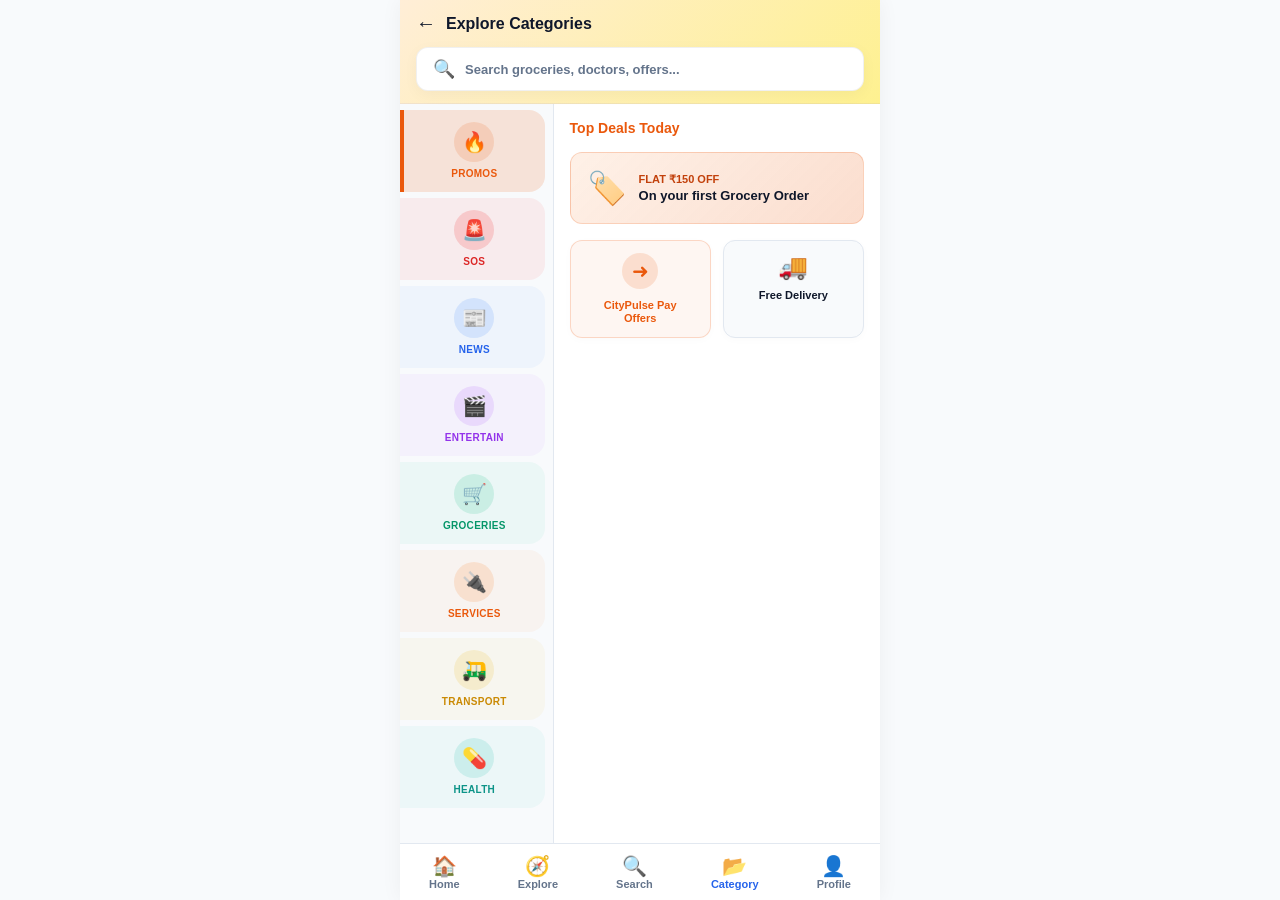
==== category.html @ a2b6f565 "Update category.html" ====
<!DOCTYPE html>
<html lang="en">
<head>
    <meta charset="UTF-8">
    <meta name="viewport" content="width=device-width, initial-scale=1.0">
    <title>CityPulse - Categories</title>
    <link rel="stylesheet" href="https://anupsharmasharma012-debug.github.io/citypulse-core/style.css">
    <style>
        /* TOPBAR FIX */
        city-topbar { display: block; }
        city-topbar > div { background: transparent !important; border-bottom: none !important; box-shadow: none !important; }

        /* 🔥 PREMIUM HEADER (GPU Blur Filter Restored) */
        .top-gradient-bg {
            position: sticky; 
            top: 0; 
            z-index: 100;
            background: linear-gradient(135deg, rgba(255, 237, 213, 0.95) 0%, rgba(254, 240, 138, 0.95) 100%);
            backdrop-filter: blur(12px);
            -webkit-backdrop-filter: blur(12px);
            border-bottom: 1px solid rgba(0, 0, 0, 0.05);
            transition: background 0.4s ease-in-out;
        }

        .search-container { padding: 0 16px 12px 16px; }
        .search-box {
            display: flex; align-items: center; background: var(--card-bg);
            border: 1px solid rgba(0,0,0,0.06); border-radius: 12px; padding: 10px 16px;
            box-shadow: 0 4px 15px rgba(0,0,0,0.04);
        }
        .search-input { flex: 1; border: none; background: transparent; outline: none; color: var(--text-main); font-size: 13px; margin-left: 10px; font-weight: 600; }
        .search-input::placeholder { color: var(--text-muted); }

        /* FIXED LAYOUT */
        .split-layout { display: flex; height: calc(100vh - 120px); position: relative; z-index: 10; overflow: hidden; background: var(--bg-color); }

        /* LEFT PANEL */
        .left-panel { 
            width: 32%; 
            height: 100%;
            background: var(--bg-color); 
            border-right: 1px solid var(--card-border); 
            overflow-y: auto; 
            -webkit-overflow-scrolling: touch; 
            padding-bottom: 150px; 
            scrollbar-width: none;
        }
        .left-panel::-webkit-scrollbar { display: none; }
        
        .side-tab { 
            padding: 12px 4px; 
            margin: 6px 8px 6px 0; 
            border-radius: 0 16px 16px 0; 
            display: flex; flex-direction: column; align-items: center; gap: 6px; 
            text-align: center; cursor: pointer; 
            border-left: 4px solid transparent; 
            transition: all 0.2s; 
            -webkit-tap-highlight-color: transparent;
        }
        .side-tab .tab-icon { 
            width: 40px; height: 40px; border-radius: 50%; 
            display: flex; justify-content: center; align-items: center; 
            font-size: 20px; transition: background 0.2s; 
        }
        .side-tab .tab-text { font-size: 10px; font-weight: 800; line-height: 1.2; text-transform: uppercase; letter-spacing: 0.3px; }

        /* THEME COLORS FOR LEFT TABS */
        .side-tab.promo-tab { background: rgba(234, 88, 12, 0.05); color: #ea580c; }
        .side-tab.promo-tab .tab-icon { background: rgba(234, 88, 12, 0.15); }
        .side-tab.promo-tab.active { background: rgba(234, 88, 12, 0.15); border-left-color: #ea580c; }

        /* 🚨 SOLID DEEP RED SOS FIX (Using !important to guarantee color) */
        .side-tab.sos-tab { background: rgba(239, 68, 68, 0.08); color: #dc2626; }
        .side-tab.sos-tab .tab-icon { background: rgba(239, 68, 68, 0.2); }
        .side-tab.sos-tab.active { background: #dc2626 !important; color: #ffffff !important; border-left-color: #991b1b !important; } 
        .side-tab.sos-tab.active .tab-icon { background: rgba(255, 255, 255, 0.3) !important; color: #ffffff !important; }

        .side-tab.news-tab { background: rgba(59, 130, 246, 0.05); color: #2563eb; }
        .side-tab.news-tab .tab-icon { background: rgba(59, 130, 246, 0.15); }
        .side-tab.news-tab.active { background: rgba(59, 130, 246, 0.15); border-left-color: #2563eb; }

        .side-tab.ent-tab { background: rgba(168, 85, 247, 0.05); color: #9333ea; }
        .side-tab.ent-tab .tab-icon { background: rgba(168, 85, 247, 0.15); }
        .side-tab.ent-tab.active { background: rgba(168, 85, 247, 0.15); border-left-color: #9333ea; }

        .side-tab.daily-tab { background: rgba(16, 185, 129, 0.05); color: #059669; }
        .side-tab.daily-tab .tab-icon { background: rgba(16, 185, 129, 0.15); }
        .side-tab.daily-tab.active { background: rgba(16, 185, 129, 0.15); border-left-color: #059669; }

        .side-tab.serv-tab { background: rgba(249, 115, 22, 0.05); color: #ea580c; }
        .side-tab.serv-tab .tab-icon { background: rgba(249, 115, 22, 0.15); }
        .side-tab.serv-tab.active { background: rgba(249, 115, 22, 0.15); border-left-color: #ea580c; }

        .side-tab.trans-tab { background: rgba(234, 179, 8, 0.05); color: #ca8a04; }
        .side-tab.trans-tab .tab-icon { background: rgba(234, 179, 8, 0.15); }
        .side-tab.trans-tab.active { background: rgba(234, 179, 8, 0.15); border-left-color: #ca8a04; }

        .side-tab.health-tab { background: rgba(20, 184, 166, 0.05); color: #0d9488; }
        .side-tab.health-tab .tab-icon { background: rgba(20, 184, 166, 0.15); }
        .side-tab.health-tab.active { background: rgba(20, 184, 166, 0.15); border-left-color: #0d9488; }

        /* RIGHT PANEL */
        .right-panel { 
            width: 68%; 
            height: 100%;
            background: var(--card-bg); 
            overflow-y: auto; 
            -webkit-overflow-scrolling: touch; 
            padding: 16px; 
            padding-bottom: 150px; 
            scrollbar-width: none;
        }
        .right-panel::-webkit-scrollbar { display: none; }

        .content-section { display: none; animation: fadeIn 0.3s ease; }
        .content-section.active { display: block; }
        @keyframes fadeIn { from { opacity: 0; transform: translateY(5px); } to { opacity: 1; transform: translateY(0); } }

        .section-header { font-size: 14px; font-weight: 800; color: var(--text-main); margin-bottom: 16px; }
        .sub-grid { display: grid; grid-template-columns: repeat(2, 1fr); gap: 12px; }
        
        .sub-card { 
            background: var(--bg-color); border: 1px solid var(--card-border); 
            border-radius: 12px; padding: 12px 8px; display: flex; flex-direction: column; 
            align-items: center; gap: 8px; text-align: center; cursor: pointer; 
            box-shadow: 0 2px 8px rgba(0,0,0,0.02);
            -webkit-tap-highlight-color: transparent;
        }
        .sub-card:active { transform: scale(0.95); }
        
        .sub-icon { font-size: 24px; }
        .sub-text { font-size: 11px; font-weight: 700; color: var(--text-main); line-height: 1.2; }
        
        .view-all-card { background: rgba(37, 99, 235, 0.05); border: 1px solid rgba(37, 99, 235, 0.2); }
        .view-all-card .sub-icon { color: var(--accent-blue); font-size: 20px; background: rgba(37, 99, 235, 0.15); width: 36px; height: 36px; border-radius: 50%; display: flex; align-items: center; justify-content: center; margin-bottom: 2px;}
        .view-all-card .sub-text { color: var(--accent-blue); }

        .promo-all-card { background: rgba(234, 88, 12, 0.05); border: 1px solid rgba(234, 88, 12, 0.2); }
        .promo-all-card .sub-icon { color: #ea580c; background: rgba(234, 88, 12, 0.15); }
        .promo-all-card .sub-text { color: #ea580c; }
        
        .sos-all-card { background: rgba(239, 68, 68, 0.05); border: 1px solid rgba(239, 68, 68, 0.2); }
        .sos-all-card .sub-icon { color: #ef4444; background: rgba(239, 68, 68, 0.15); }
        .sos-all-card .sub-text { color: #ef4444; }

        /* SAFE TOAST */
        #custom-toast {
            position: fixed; bottom: -100px; left: 50%; transform: translateX(-50%);
            background: #1f2937; color: #ffffff; padding: 12px 24px; border-radius: 30px;
            font-size: 12px; font-weight: 600; z-index: 9999; box-shadow: 0 4px 15px rgba(0,0,0,0.2);
            transition: bottom 0.3s cubic-bezier(0.68, -0.55, 0.265, 1.55); pointer-events: none; white-space: nowrap;
        }
        #custom-toast.show { bottom: 80px; }
    </style>
</head>
<body>
    <div class="max-width-container">
        
        <div class="top-gradient-bg" id="dynamic-header">
            <city-topbar title="Explore Categories"></city-topbar>
            <div class="search-container">
                <div class="search-box">
                    <span style="color: var(--text-muted); font-size: 18px;">🔍</span>
                    <input type="text" class="search-input" placeholder="Search groceries, doctors, offers...">
                </div>
            </div>
        </div>

        <main class="split-layout">
            
            <!-- LEFT PANEL (Using Data Attributes instead of onclick for bulletproof execution) -->
            <div class="left-panel">
                <div class="side-tab promo-tab active" data-target="offers"><div class="tab-icon">🔥</div><div class="tab-text">Promos</div></div>
                <div class="side-tab sos-tab" data-target="sos"><div class="tab-icon">🚨</div><div class="tab-text">SOS</div></div>
                <div class="side-tab news-tab" data-target="news"><div class="tab-icon">📰</div><div class="tab-text">News</div></div>
                <div class="side-tab ent-tab" data-target="entertainment"><div class="tab-icon">🎬</div><div class="tab-text">Entertain</div></div>
                <div class="side-tab daily-tab" data-target="daily"><div class="tab-icon">🛒</div><div class="tab-text">Groceries</div></div>
                <div class="side-tab serv-tab" data-target="services"><div class="tab-icon">🔌</div><div class="tab-text">Services</div></div>
                <div class="side-tab trans-tab" data-target="transport"><div class="tab-icon">🛺</div><div class="tab-text">Transport</div></div>
                <div class="side-tab health-tab" data-target="health"><div class="tab-icon">💊</div><div class="tab-text">Health</div></div>
            </div>

            <!-- RIGHT PANEL -->
            <div class="right-panel">
                
                <!-- 1. PROMOS -->
                <div id="content-offers" class="content-section active">
                    <div class="section-header" style="color: #ea580c;">Top Deals Today</div>
                    <div style="background: linear-gradient(135deg, rgba(249, 115, 22, 0.1) 0%, rgba(234, 88, 12, 0.2) 100%); border: 1px solid rgba(234, 88, 12, 0.2); border-radius: 12px; padding: 16px; margin-bottom: 16px; display: flex; align-items: center; gap: 12px;">
                        <span style="font-size: 32px;">🏷️</span>
                        <div>
                            <div style="font-size: 11px; font-weight: 800; color: #c2410c; text-transform: uppercase;">Flat ₹150 Off</div>
                            <div style="font-size: 13px; font-weight: 800; color: var(--text-main); margin-top: 2px;">On your first Grocery Order</div>
                        </div>
                    </div>
                    <div class="sub-grid">
                        <div class="sub-card view-all-card promo-all-card" onclick="window.location.href='https://anupsharmasharma012-debug.github.io/citypulse-profile/wallet.html'">
                            <div class="sub-icon">➜</div><div class="sub-text">CityPulse Pay<br>Offers</div>
                        </div>
                        <div class="sub-card" onclick="showSafeToast('Free Delivery Applied!')">
                            <div class="sub-icon">🚚</div><div class="sub-text">Free Delivery</div>
                        </div>
                    </div>
                </div>

                <!-- 2. SOS -->
                <div id="content-sos" class="content-section">
                    <div class="section-header" style="color: #ef4444;">Emergency (SOS)</div>
                    <div class="sub-grid">
                        <div class="sub-card view-all-card sos-all-card" onclick="window.location.href='https://anupsharmasharma012-debug.github.io/citypulse-profile/emergency-sos.html'">
                            <div class="sub-icon">➜</div><div class="sub-text">Open Main<br>SOS Hub</div>
                        </div>
                        <div class="sub-card" onclick="window.location.href='tel:100'">
                            <div class="sub-icon">🚓</div><div class="sub-text">Call Police</div>
                        </div>
                        <div class="sub-card" onclick="window.location.href='tel:102'">
                            <div class="sub-icon">🚑</div><div class="sub-text">Ambulance</div>
                        </div>
                        <div class="sub-card" onclick="window.location.href='tel:101'">
                            <div class="sub-icon">🚒</div><div class="sub-text">Fire Brigade</div>
                        </div>
                    </div>
                </div>

                <!-- 3. NEWS -->
                <div id="content-news" class="content-section">
                    <div class="section-header">News & Local</div>
                    <div class="sub-grid">
                        <div class="sub-card view-all-card" onclick="window.location.href='https://anupsharmasharma012-debug.github.io/citypulse-core/index.html'">
                            <div class="sub-icon">➜</div><div class="sub-text">Go To Home<br>News Feed</div>
                        </div>
                        <div class="sub-card" onclick="showSafeToast('Loading Bhatpara Updates...')">
                            <div class="sub-icon">📍</div><div class="sub-text">Bhatpara News</div>
                        </div>
                    </div>
                </div>

                <!-- 4. ENTERTAINMENT -->
                <div id="content-entertainment" class="content-section">
                    <div class="section-header">Entertainment</div>
                    <div class="sub-grid">
                        <div class="sub-card view-all-card" onclick="showSafeToast('Coming Soon!')">
                            <div class="sub-icon">➜</div><div class="sub-text">View All<br>Entertain</div>
                        </div>
                        <div class="sub-card" onclick="showSafeToast('Loading Movies...')">
                            <div class="sub-icon">🍿</div><div class="sub-text">Movies</div>
                        </div>
                    </div>
                </div>

                <!-- 5. DAILY NEEDS -->
                <div id="content-daily" class="content-section">
                    <div class="section-header">Daily Needs</div>
                    <div class="sub-grid">
                        <div class="sub-card view-all-card" onclick="showSafeToast('Coming Soon!')">
                            <div class="sub-icon">➜</div><div class="sub-text">View All<br>Daily Needs</div>
                        </div>
                        <div class="sub-card" onclick="showSafeToast('Loading Groceries...')">
                            <div class="sub-icon">🛍️</div><div class="sub-text">Groceries</div>
                        </div>
                        <div class="sub-card" onclick="showSafeToast('Loading Veggies...')">
                            <div class="sub-icon">🥬</div><div class="sub-text">Fresh Veg</div>
                        </div>
                    </div>
                </div>

                <!-- 6. HOME SERVICES -->
                <div id="content-services" class="content-section">
                    <div class="section-header">Home Services</div>
                    <div class="sub-grid">
                        <div class="sub-card view-all-card" onclick="showSafeToast('Coming Soon!')">
                            <div class="sub-icon">➜</div><div class="sub-text">View All<br>Services</div>
                        </div>
                        <div class="sub-card" onclick="showSafeToast('Loading Electricians...')">
                            <div class="sub-icon">🔌</div><div class="sub-text">Electricians</div>
                        </div>
                    </div>
                </div>

                <!-- 7. TRANSPORT -->
                <div id="content-transport" class="content-section">
                    <div class="section-header">Transport & Auto</div>
                    <div class="sub-grid">
                        <div class="sub-card view-all-card" onclick="showSafeToast('Coming Soon!')">
                            <div class="sub-icon">➜</div><div class="sub-text">View All<br>Transport</div>
                        </div>
                        <div class="sub-card" onclick="showSafeToast('Loading Auto...')">
                            <div class="sub-icon">🛺</div><div class="sub-text">Book Auto</div>
                        </div>
                    </div>
                </div>

                <!-- 8. HEALTH CARE -->
                <div id="content-health" class="content-section">
                    <div class="section-header">Health Care</div>
                    <div class="sub-grid">
                        <div class="sub-card view-all-card" onclick="showSafeToast('Coming Soon!')">
                            <div class="sub-icon">➜</div><div class="sub-text">View All<br>Health</div>
                        </div>
                        <div class="sub-card" onclick="window.location.href='tel:102'">
                            <div class="sub-icon">🚑</div><div class="sub-text">Call Ambulance</div>
                        </div>
                    </div>
                </div>

            </div>
        </main>

        <bottom-nav></bottom-nav>
    </div>

    <!-- IN-APP TOAST -->
    <div id="custom-toast"></div>

    <!-- CORE SCRIPTS -->
    <script src="https://anupsharmasharma012-debug.github.io/citypulse-core/config.js"></script>
    <script src="https://anupsharmasharma012-debug.github.io/citypulse-core/store.js"></script>
    <script src="https://anupsharmasharma012-debug.github.io/citypulse-core/components.js"></script>
    
    <script>
        let isDarkMode = false;
        
        // Dynamic Glass Themes with opacity 0.95 to let the blur show through
        const sectionThemes = {
            'offers': { light: 'linear-gradient(135deg, rgba(255, 237, 213, 0.95), rgba(254, 240, 138, 0.95))', dark: 'linear-gradient(135deg, rgba(253, 186, 116, 0.15), rgba(250, 204, 21, 0.15))' }, 
            'sos': { light: 'linear-gradient(135deg, rgba(239, 68, 68, 0.9), rgba(185, 28, 28, 0.9))', dark: 'linear-gradient(135deg, rgba(185, 28, 28, 0.8), rgba(127, 29, 29, 0.9))' }, 
            'news': { light: 'linear-gradient(135deg, rgba(224, 242, 254, 0.95), rgba(186, 230, 253, 0.95))', dark: 'linear-gradient(135deg, rgba(56, 189, 248, 0.15), rgba(14, 165, 233, 0.15))' }, 
            'entertainment': { light: 'linear-gradient(135deg, rgba(243, 232, 255, 0.95), rgba(233, 213, 255, 0.95))', dark: 'linear-gradient(135deg, rgba(168, 85, 247, 0.15), rgba(147, 51, 234, 0.15))' }, 
            'daily': { light: 'linear-gradient(135deg, rgba(209, 250, 229, 0.95), rgba(167, 243, 208, 0.95))', dark: 'linear-gradient(135deg, rgba(16, 185, 129, 0.15), rgba(5, 150, 105, 0.15))' }, 
            'services': { light: 'linear-gradient(135deg, rgba(255, 237, 213, 0.95), rgba(253, 186, 116, 0.95))', dark: 'linear-gradient(135deg, rgba(249, 115, 22, 0.15), rgba(234, 88, 12, 0.15))' }, 
            'transport': { light: 'linear-gradient(135deg, rgba(254, 249, 195, 0.95), rgba(253, 224, 71, 0.95))', dark: 'linear-gradient(135deg, rgba(234, 179, 8, 0.15), rgba(202, 138, 4, 0.15))' }, 
            'health': { light: 'linear-gradient(135deg, rgba(204, 251, 241, 0.95), rgba(153, 246, 228, 0.95))', dark: 'linear-gradient(135deg, rgba(20, 184, 166, 0.15), rgba(13, 148, 136, 0.15))' } 
        };

        window.addEventListener('DOMContentLoaded', () => {
            if (localStorage.getItem('cp_th
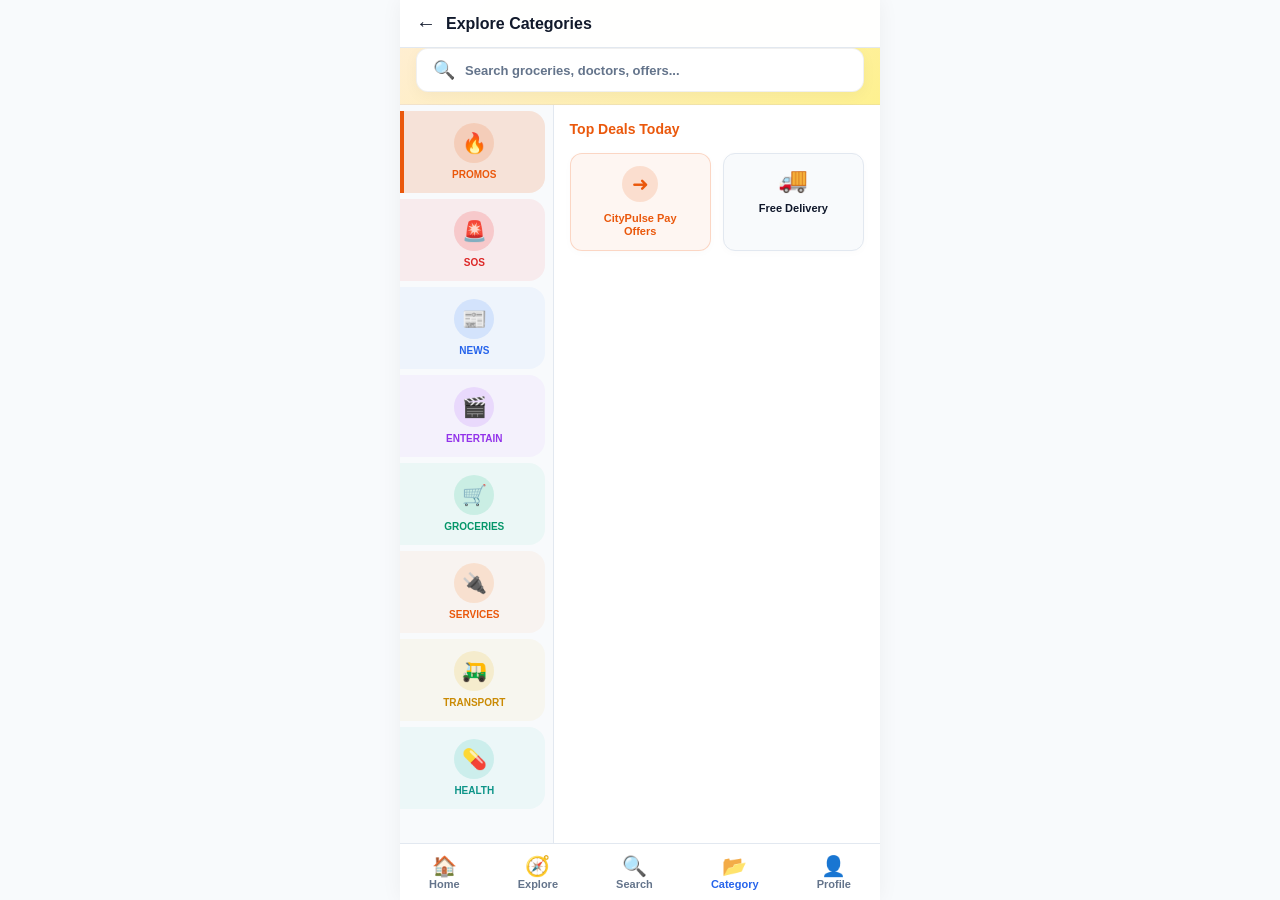
==== commit c88f4cc8: "Update category.html" ====
--- a/category.html
+++ b/category.html
@@ -6,20 +6,16 @@
     <title>CityPulse - Categories</title>
     <link rel="stylesheet" href="https://anupsharmasharma012-debug.github.io/citypulse-core/style.css">
     <style>
-        /* TOPBAR FIX */
-        city-topbar { display: block; }
-        city-topbar > div { background: transparent !important; border-bottom: none !important; box-shadow: none !important; }
-
-        /* 🔥 PREMIUM HEADER (GPU Blur Filter Restored) */
+        /* TOPBAR CSS OVERRIDE FOR TRANSPARENCY (No JS needed, hence no freeze) */
+        city-topbar { display: block; opacity: 0.99; }
+
+        /* 🔥 PREMIUM DYNAMIC HEADER (GPU Blur Restored) */
         .top-gradient-bg {
-            position: sticky; 
-            top: 0; 
-            z-index: 100;
+            position: sticky; top: 0; z-index: 100;
             background: linear-gradient(135deg, rgba(255, 237, 213, 0.95) 0%, rgba(254, 240, 138, 0.95) 100%);
-            backdrop-filter: blur(12px);
-            -webkit-backdrop-filter: blur(12px);
+            backdrop-filter: blur(12px); -webkit-backdrop-filter: blur(12px);
             border-bottom: 1px solid rgba(0, 0, 0, 0.05);
-            transition: background 0.4s ease-in-out;
+            transition: background 0.3s ease;
         }
 
         .search-container { padding: 0 16px 12px 16px; }
@@ -32,98 +28,71 @@
         .search-input::placeholder { color: var(--text-muted); }
 
         /* FIXED LAYOUT */
-        .split-layout { display: flex; height: calc(100vh - 120px); position: relative; z-index: 10; overflow: hidden; background: var(--bg-color); }
+        .split-layout { display: flex; height: calc(100vh - 120px); background: var(--bg-color); }
 
         /* LEFT PANEL */
-        .left-panel { 
-            width: 32%; 
-            height: 100%;
-            background: var(--bg-color); 
-            border-right: 1px solid var(--card-border); 
-            overflow-y: auto; 
-            -webkit-overflow-scrolling: touch; 
-            padding-bottom: 150px; 
-            scrollbar-width: none;
-        }
+        .left-panel { width: 32%; background: var(--bg-color); border-right: 1px solid var(--card-border); overflow-y: auto; padding-bottom: 150px; scrollbar-width: none; }
         .left-panel::-webkit-scrollbar { display: none; }
         
         .side-tab { 
-            padding: 12px 4px; 
-            margin: 6px 8px 6px 0; 
-            border-radius: 0 16px 16px 0; 
+            padding: 12px 4px; margin: 6px 8px 6px 0; border-radius: 0 16px 16px 0; 
             display: flex; flex-direction: column; align-items: center; gap: 6px; 
-            text-align: center; cursor: pointer; 
-            border-left: 4px solid transparent; 
-            transition: all 0.2s; 
-            -webkit-tap-highlight-color: transparent;
-        }
-        .side-tab .tab-icon { 
-            width: 40px; height: 40px; border-radius: 50%; 
-            display: flex; justify-content: center; align-items: center; 
-            font-size: 20px; transition: background 0.2s; 
-        }
-        .side-tab .tab-text { font-size: 10px; font-weight: 800; line-height: 1.2; text-transform: uppercase; letter-spacing: 0.3px; }
-
-        /* THEME COLORS FOR LEFT TABS */
+            text-align: center; cursor: pointer; border-left: 4px solid transparent; 
+        }
+        .side-tab .tab-icon { width: 40px; height: 40px; border-radius: 50%; display: flex; justify-content: center; align-items: center; font-size: 20px; transition: background 0.2s;}
+        .side-tab .tab-text { font-size: 10px; font-weight: 800; line-height: 1.2; text-transform: uppercase; }
+
+        /* THEME COLORS FOR LEFT TABS (With !important to guarantee they show) */
         .side-tab.promo-tab { background: rgba(234, 88, 12, 0.05); color: #ea580c; }
         .side-tab.promo-tab .tab-icon { background: rgba(234, 88, 12, 0.15); }
-        .side-tab.promo-tab.active { background: rgba(234, 88, 12, 0.15); border-left-color: #ea580c; }
-
-        /* 🚨 SOLID DEEP RED SOS FIX (Using !important to guarantee color) */
+        .side-tab.promo-tab.active { background: rgba(234, 88, 12, 0.15) !important; border-left-color: #ea580c !important; }
+
         .side-tab.sos-tab { background: rgba(239, 68, 68, 0.08); color: #dc2626; }
         .side-tab.sos-tab .tab-icon { background: rgba(239, 68, 68, 0.2); }
         .side-tab.sos-tab.active { background: #dc2626 !important; color: #ffffff !important; border-left-color: #991b1b !important; } 
-        .side-tab.sos-tab.active .tab-icon { background: rgba(255, 255, 255, 0.3) !important; color: #ffffff !important; }
+        .side-tab.sos-tab.active .tab-icon { background: rgba(255, 255, 255, 0.25) !important; color: #ffffff !important; }
 
         .side-tab.news-tab { background: rgba(59, 130, 246, 0.05); color: #2563eb; }
         .side-tab.news-tab .tab-icon { background: rgba(59, 130, 246, 0.15); }
-        .side-tab.news-tab.active { background: rgba(59, 130, 246, 0.15); border-left-color: #2563eb; }
+        .side-tab.news-tab.active { background: rgba(59, 130, 246, 0.15) !important; border-left-color: #2563eb !important; }
 
         .side-tab.ent-tab { background: rgba(168, 85, 247, 0.05); color: #9333ea; }
         .side-tab.ent-tab .tab-icon { background: rgba(168, 85, 247, 0.15); }
-        .side-tab.ent-tab.active { background: rgba(168, 85, 247, 0.15); border-left-color: #9333ea; }
+        .side-tab.ent-tab.active { background: rgba(168, 85, 247, 0.15) !important; border-left-color: #9333ea !important; }
 
         .side-tab.daily-tab { background: rgba(16, 185, 129, 0.05); color: #059669; }
         .side-tab.daily-tab .tab-icon { background: rgba(16, 185, 129, 0.15); }
-        .side-tab.daily-tab.active { background: rgba(16, 185, 129, 0.15); border-left-color: #059669; }
+        .side-tab.daily-tab.active { background: rgba(16, 185, 129, 0.15) !important; border-left-color: #059669 !important; }
 
         .side-tab.serv-tab { background: rgba(249, 115, 22, 0.05); color: #ea580c; }
         .side-tab.serv-tab .tab-icon { background: rgba(249, 115, 22, 0.15); }
-        .side-tab.serv-tab.active { background: rgba(249, 115, 22, 0.15); border-left-color: #ea580c; }
+        .side-tab.serv-tab.active { background: rgba(249, 115, 22, 0.15) !important; border-left-color: #ea580c !important; }
 
         .side-tab.trans-tab { background: rgba(234, 179, 8, 0.05); color: #ca8a04; }
         .side-tab.trans-tab .tab-icon { background: rgba(234, 179, 8, 0.15); }
-        .side-tab.trans-tab.active { background: rgba(234, 179, 8, 0.15); border-left-color: #ca8a04; }
+        .side-tab.trans-tab.active { background: rgba(234, 179, 8, 0.15) !important; border-left-color: #ca8a04 !important; }
 
         .side-tab.health-tab { background: rgba(20, 184, 166, 0.05); color: #0d9488; }
         .side-tab.health-tab .tab-icon { background: rgba(20, 184, 166, 0.15); }
-        .side-tab.health-tab.active { background: rgba(20, 184, 166, 0.15); border-left-color: #0d9488; }
+        .side-tab.health-tab.active { background: rgba(20, 184, 166, 0.15) !important; border-left-color: #0d9488 !important; }
 
         /* RIGHT PANEL */
-        .right-panel { 
-            width: 68%; 
-            height: 100%;
-            background: var(--card-bg); 
-            overflow-y: auto; 
-            -webkit-overflow-scrolling: touch; 
-            padding: 16px; 
-            padding-bottom: 150px; 
-            scrollbar-width: none;
-        }
+        .right-panel { width: 68%; background: var(--card-bg); overflow-y: auto; padding: 16px; padding-bottom: 150px; scrollbar-width: none;}
         .right-panel::-webkit-scrollbar { display: none; }
 
-        .content-section { display: none; animation: fadeIn 0.3s ease; }
+        .content-section { display: none; animation: fadeIn 0.2s ease; }
         .content-section.active { display: block; }
         @keyframes fadeIn { from { opacity: 0; transform: translateY(5px); } to { opacity: 1; transform: translateY(0); } }
 
         .section-header { font-size: 14px; font-weight: 800; color: var(--text-main); margin-bottom: 16px; }
         .sub-grid { display: grid; grid-template-columns: repeat(2, 1fr); gap: 12px; }
         
+        /* 🚨 HTML ANCHOR STYLING: Ensures links work perfectly without JS */
         .sub-card { 
             background: var(--bg-color); border: 1px solid var(--card-border); 
             border-radius: 12px; padding: 12px 8px; display: flex; flex-direction: column; 
             align-items: center; gap: 8px; text-align: center; cursor: pointer; 
-            box-shadow: 0 2px 8px rgba(0,0,0,0.02);
+            text-decoration: none; color: inherit; box-shadow: 0 2px 8px rgba(0,0,0,0.02);
             -webkit-tap-highlight-color: transparent;
         }
         .sub-card:active { transform: scale(0.95); }
@@ -142,20 +111,12 @@
         .sos-all-card { background: rgba(239, 68, 68, 0.05); border: 1px solid rgba(239, 68, 68, 0.2); }
         .sos-all-card .sub-icon { color: #ef4444; background: rgba(239, 68, 68, 0.15); }
         .sos-all-card .sub-text { color: #ef4444; }
-
-        /* SAFE TOAST */
-        #custom-toast {
-            position: fixed; bottom: -100px; left: 50%; transform: translateX(-50%);
-            background: #1f2937; color: #ffffff; padding: 12px 24px; border-radius: 30px;
-            font-size: 12px; font-weight: 600; z-index: 9999; box-shadow: 0 4px 15px rgba(0,0,0,0.2);
-            transition: bottom 0.3s cubic-bezier(0.68, -0.55, 0.265, 1.55); pointer-events: none; white-space: nowrap;
-        }
-        #custom-toast.show { bottom: 80px; }
     </style>
 </head>
 <body>
     <div class="max-width-container">
         
+        <!-- HEADER -->
         <div class="top-gradient-bg" id="dynamic-header">
             <city-topbar title="Explore Categories"></city-topbar>
             <div class="search-container">
@@ -168,16 +129,16 @@
 
         <main class="split-layout">
             
-            <!-- LEFT PANEL (Using Data Attributes instead of onclick for bulletproof execution) -->
+            <!-- LEFT PANEL: Using simple `onclick="switchCategory('id', this)"` (The proven working method) -->
             <div class="left-panel">
-                <div class="side-tab promo-tab active" data-target="offers"><div class="tab-icon">🔥</div><div class="tab-text">Promos</div></div>
-                <div class="side-tab sos-tab" data-target="sos"><div class="tab-icon">🚨</div><div class="tab-text">SOS</div></div>
-                <div class="side-tab news-tab" data-target="news"><div class="tab-icon">📰</div><div class="tab-text">News</div></div>
-                <div class="side-tab ent-tab" data-target="entertainment"><div class="tab-icon">🎬</div><div class="tab-text">Entertain</div></div>
-                <div class="side-tab daily-tab" data-target="daily"><div class="tab-icon">🛒</div><div class="tab-text">Groceries</div></div>
-                <div class="side-tab serv-tab" data-target="services"><div class="tab-icon">🔌</div><div class="tab-text">Services</div></div>
-                <div class="side-tab trans-tab" data-target="transport"><div class="tab-icon">🛺</div><div class="tab-text">Transport</div></div>
-                <div class="side-tab health-tab" data-target="health"><div class="tab-icon">💊</div><div class="tab-text">Health</div></div>
+                <div class="side-tab promo-tab active" onclick="switchCategory('offers', this)"><div class="tab-icon">🔥</div><div class="tab-text">Promos</div></div>
+                <div class="side-tab sos-tab" onclick="switchCategory('sos', this)"><div class="tab-icon">🚨</div><div class="tab-text">SOS</div></div>
+                <div class="side-tab news-tab" onclick="switchCategory('news', this)"><div class="tab-icon">📰</div><div class="tab-text">News</div></div>
+                <div class="side-tab ent-tab" onclick="switchCategory('entertainment', this)"><div class="tab-icon">🎬</div><div class="tab-text">Entertain</div></div>
+                <div class="side-tab daily-tab" onclick="switchCategory('daily', this)"><div class="tab-icon">🛒</div><div class="tab-text">Groceries</div></div>
+                <div class="side-tab serv-tab" onclick="switchCategory('services', this)"><div class="tab-icon">🔌</div><div class="tab-text">Services</div></div>
+                <div class="side-tab trans-tab" onclick="switchCategory('transport', this)"><div class="tab-icon">🛺</div><div class="tab-text">Transport</div></div>
+                <div class="side-tab health-tab" onclick="switchCategory('health', this)"><div class="tab-icon">💊</div><div class="tab-text">Health</div></div>
             </div>
 
             <!-- RIGHT PANEL -->
@@ -186,18 +147,12 @@
                 <!-- 1. PROMOS -->
                 <div id="content-offers" class="content-section active">
                     <div class="section-header" style="color: #ea580c;">Top Deals Today</div>
-                    <div style="background: linear-gradient(135deg, rgba(249, 115, 22, 0.1) 0%, rgba(234, 88, 12, 0.2) 100%); border: 1px solid rgba(234, 88, 12, 0.2); border-radius: 12px; padding: 16px; margin-bottom: 16px; display: flex; align-items: center; gap: 12px;">
-                        <span style="font-size: 32px;">🏷️</span>
-                        <div>
-                            <div style="font-size: 11px; font-weight: 800; color: #c2410c; text-transform: uppercase;">Flat ₹150 Off</div>
-                            <div style="font-size: 13px; font-weight: 800; color: var(--text-main); margin-top: 2px;">On your first Grocery Order</div>
-                        </div>
-                    </div>
-                    <div class="sub-grid">
-                        <div class="sub-card view-all-card promo-all-card" onclick="window.location.href='https://anupsharmasharma012-debug.github.io/citypulse-profile/wallet.html'">
+                    <div class="sub-grid">
+                        <!-- USING ACTUAL <a href="..."> FOR BULLETPROOF NAVIGATION -->
+                        <a href="https://anupsharmasharma012-debug.github.io/citypulse-profile/wallet.html" class="sub-card view-all-card promo-all-card">
                             <div class="sub-icon">➜</div><div class="sub-text">CityPulse Pay<br>Offers</div>
-                        </div>
-                        <div class="sub-card" onclick="showSafeToast('Free Delivery Applied!')">
+                        </a>
+                        <div class="sub-card">
                             <div class="sub-icon">🚚</div><div class="sub-text">Free Delivery</div>
                         </div>
                     </div>
@@ -207,18 +162,18 @@
                 <div id="content-sos" class="content-section">
                     <div class="section-header" style="color: #ef4444;">Emergency (SOS)</div>
                     <div class="sub-grid">
-                        <div class="sub-card view-all-card sos-all-card" onclick="window.location.href='https://anupsharmasharma012-debug.github.io/citypulse-profile/emergency-sos.html'">
+                        <a href="https://anupsharmasharma012-debug.github.io/citypulse-profile/emergency-sos.html" class="sub-card view-all-card sos-all-card">
                             <div class="sub-icon">➜</div><div class="sub-text">Open Main<br>SOS Hub</div>
-                        </div>
-                        <div class="sub-card" onclick="window.location.href='tel:100'">
+                        </a>
+                        <a href="tel:100" class="sub-card">
                             <div class="sub-icon">🚓</div><div class="sub-text">Call Police</div>
-                        </div>
-                        <div class="sub-card" onclick="window.location.href='tel:102'">
+                        </a>
+                        <a href="tel:102" class="sub-card">
                             <div class="sub-icon">🚑</div><div class="sub-text">Ambulance</div>
-                        </div>
-                        <div class="sub-card" onclick="window.location.href='tel:101'">
+                        </a>
+                        <a href="tel:101" class="sub-card">
                             <div class="sub-icon">🚒</div><div class="sub-text">Fire Brigade</div>
-                        </div>
+                        </a>
                     </div>
                 </div>
 
@@ -226,10 +181,10 @@
                 <div id="content-news" class="content-section">
                     <div class="section-header">News & Local</div>
                     <div class="sub-grid">
-                        <div class="sub-card view-all-card" onclick="window.location.href='https://anupsharmasharma012-debug.github.io/citypulse-core/index.html'">
+                        <a href="https://anupsharmasharma012-debug.github.io/citypulse-core/index.html" class="sub-card view-all-card">
                             <div class="sub-icon">➜</div><div class="sub-text">Go To Home<br>News Feed</div>
-                        </div>
-                        <div class="sub-card" onclick="showSafeToast('Loading Bhatpara Updates...')">
+                        </a>
+                        <div class="sub-card">
                             <div class="sub-icon">📍</div><div class="sub-text">Bhatpara News</div>
                         </div>
                     </div>
@@ -239,12 +194,8 @@
                 <div id="content-entertainment" class="content-section">
                     <div class="section-header">Entertainment</div>
                     <div class="sub-grid">
-                        <div class="sub-card view-all-card" onclick="showSafeToast('Coming Soon!')">
-                            <div class="sub-icon">➜</div><div class="sub-text">View All<br>Entertain</div>
-                        </div>
-                        <div class="sub-card" onclick="showSafeToast('Loading Movies...')">
-                            <div class="sub-icon">🍿</div><div class="sub-text">Movies</div>
-                        </div>
+                        <div class="sub-card view-all-card"><div class="sub-icon">➜</div><div class="sub-text">View All</div></div>
+                        <div class="sub-card"><div class="sub-icon">🍿</div><div class="sub-text">Movies</div></div>
                     </div>
                 </div>
 
@@ -252,15 +203,9 @@
                 <div id="content-daily" class="content-section">
                     <div class="section-header">Daily Needs</div>
                     <div class="sub-grid">
-                        <div class="sub-card view-all-card" onclick="showSafeToast('Coming Soon!')">
-                            <div class="sub-icon">➜</div><div class="sub-text">View All<br>Daily Needs</div>
-                        </div>
-                        <div class="sub-card" onclick="showSafeToast('Loading Groceries...')">
-                            <div class="sub-icon">🛍️</div><div class="sub-text">Groceries</div>
-                        </div>
-                        <div class="sub-card" onclick="showSafeToast('Loading Veggies...')">
-                            <div class="sub-icon">🥬</div><div class="sub-text">Fresh Veg</div>
-                        </div>
+                        <div class="sub-card view-all-card"><div class="sub-icon">➜</div><div class="sub-text">View All</div></div>
+                        <div class="sub-card"><div class="sub-icon">🛍️</div><div class="sub-text">Groceries</div></div>
+                        <div class="sub-card"><div class="sub-icon">🥬</div><div class="sub-text">Fresh Veg</div></div>
                     </div>
                 </div>
 
@@ -268,12 +213,8 @@
                 <div id="content-services" class="content-section">
                     <div class="section-header">Home Services</div>
                     <div class="sub-grid">
-                        <div class="sub-card view-all-card" onclick="showSafeToast('Coming Soon!')">
-                            <div class="sub-icon">➜</div><div class="sub-text">View All<br>Services</div>
-                        </div>
-                        <div class="sub-card" onclick="showSafeToast('Loading Electricians...')">
-                            <div class="sub-icon">🔌</div><div class="sub-text">Electricians</div>
-                        </div>
+                        <div class="sub-card view-all-card"><div class="sub-icon">➜</div><div class="sub-text">View All</div></div>
+                        <div class="sub-card"><div class="sub-icon">🔌</div><div class="sub-text">Electricians</div></div>
                     </div>
                 </div>
 
@@ -281,12 +222,8 @@
                 <div id="content-transport" class="content-section">
                     <div class="section-header">Transport & Auto</div>
                     <div class="sub-grid">
-                        <div class="sub-card view-all-card" onclick="showSafeToast('Coming Soon!')">
-                            <div class="sub-icon">➜</div><div class="sub-text">View All<br>Transport</div>
-                        </div>
-                        <div class="sub-card" onclick="showSafeToast('Loading Auto...')">
-                            <div class="sub-icon">🛺</div><div class="sub-text">Book Auto</div>
-                        </div>
+                        <div class="sub-card view-all-card"><div class="sub-icon">➜</div><div class="sub-text">View All</div></div>
+                        <div class="sub-card"><div class="sub-icon">🛺</div><div class="sub-text">Book Auto</div></div>
                     </div>
                 </div>
 
@@ -294,12 +231,10 @@
                 <div id="content-health" class="content-section">
                     <div class="section-header">Health Care</div>
                     <div class="sub-grid">
-                        <div class="sub-card view-all-card" onclick="showSafeToast('Coming Soon!')">
-                            <div class="sub-icon">➜</div><div class="sub-text">View All<br>Health</div>
-                        </div>
-                        <div class="sub-card" onclick="window.location.href='tel:102'">
+                        <div class="sub-card view-all-card"><div class="sub-icon">➜</div><div class="sub-text">View All</div></div>
+                        <a href="tel:102" class="sub-card">
                             <div class="sub-icon">🚑</div><div class="sub-text">Call Ambulance</div>
-                        </div>
+                        </a>
                     </div>
                 </div>
 
@@ -308,9 +243,6 @@
 
         <bottom-nav></bottom-nav>
     </div>
-
-    <!-- IN-APP TOAST -->
-    <div id="custom-toast"></div>
 
     <!-- CORE SCRIPTS -->
     <script src="https://anupsharmasharma012-debug.github.io/citypulse-core/config.js"></script>
@@ -318,19 +250,44 @@
     <script src="https://anupsharmasharma012-debug.github.io/citypulse-core/components.js"></script>
     
     <script>
-        let isDarkMode = false;
-        
-        // Dynamic Glass Themes with opacity 0.95 to let the blur show through
-        const sectionThemes = {
-            'offers': { light: 'linear-gradient(135deg, rgba(255, 237, 213, 0.95), rgba(254, 240, 138, 0.95))', dark: 'linear-gradient(135deg, rgba(253, 186, 116, 0.15), rgba(250, 204, 21, 0.15))' }, 
-            'sos': { light: 'linear-gradient(135deg, rgba(239, 68, 68, 0.9), rgba(185, 28, 28, 0.9))', dark: 'linear-gradient(135deg, rgba(185, 28, 28, 0.8), rgba(127, 29, 29, 0.9))' }, 
-            'news': { light: 'linear-gradient(135deg, rgba(224, 242, 254, 0.95), rgba(186, 230, 253, 0.95))', dark: 'linear-gradient(135deg, rgba(56, 189, 248, 0.15), rgba(14, 165, 233, 0.15))' }, 
-            'entertainment': { light: 'linear-gradient(135deg, rgba(243, 232, 255, 0.95), rgba(233, 213, 255, 0.95))', dark: 'linear-gradient(135deg, rgba(168, 85, 247, 0.15), rgba(147, 51, 234, 0.15))' }, 
-            'daily': { light: 'linear-gradient(135deg, rgba(209, 250, 229, 0.95), rgba(167, 243, 208, 0.95))', dark: 'linear-gradient(135deg, rgba(16, 185, 129, 0.15), rgba(5, 150, 105, 0.15))' }, 
-            'services': { light: 'linear-gradient(135deg, rgba(255, 237, 213, 0.95), rgba(253, 186, 116, 0.95))', dark: 'linear-gradient(135deg, rgba(249, 115, 22, 0.15), rgba(234, 88, 12, 0.15))' }, 
-            'transport': { light: 'linear-gradient(135deg, rgba(254, 249, 195, 0.95), rgba(253, 224, 71, 0.95))', dark: 'linear-gradient(135deg, rgba(234, 179, 8, 0.15), rgba(202, 138, 4, 0.15))' }, 
-            'health': { light: 'linear-gradient(135deg, rgba(204, 251, 241, 0.95), rgba(153, 246, 228, 0.95))', dark: 'linear-gradient(135deg, rgba(20, 184, 166, 0.15), rgba(13, 148, 136, 0.15))' } 
-        };
-
-        window.addEventListener('DOMContentLoaded', () => {
-            if (localStorage.getItem('cp_th
+        // BACK TO BASICS: Unbreakable Vanilla JS (This matches the version that worked flawlessly for you)
+        function switchCategory(categoryId, clickedElement) {
+            
+            // 1. Un-highlight all left tabs, highlight the clicked one
+            var allTabs = document.querySelectorAll('.side-tab');
+            for(var i = 0; i < allTabs.length; i++) {
+                allTabs[i].classList.remove('active');
+            }
+            clickedElement.classList.add('active');
+
+            // 2. Hide all right contents, show the targeted one
+            var allContents = document.querySelectorAll('.content-section');
+            for(var j = 0; j < allContents.length; j++) {
+                allContents[j].classList.remove('active');
+            }
+            var targetContent = document.getElementById('content-' + categoryId);
+            if(targetContent) {
+                targetContent.classList.add('active');
+            }
+
+            // 3. Fail-safe Header Color Change (Won't freeze if it fails)
+            try {
+                var header = document.getElementById('dynamic-header');
+                if(header) {
+                    if(categoryId === 'offers') header.style.background = 'linear-gradient(135deg, rgba(255, 237, 213, 0.95) 0%, rgba(254, 240, 138, 0.95) 100%)';
+                    else if(categoryId === 'sos') header.style.background = 'linear-gradient(135deg, rgba(254, 226, 226, 0.95) 0%, rgba(254, 202, 202, 0.95) 100%)';
+                    else if(categoryId === 'news') header.style.background = 'linear-gradient(135deg, rgba(224, 242, 254, 0.95) 0%, rgba(186, 230, 253, 0.95) 100%)';
+                    else if(categoryId === 'entertainment') header.style.background = 'linear-gradient(135deg, rgba(243, 232, 255, 0.95) 0%, rgba(233, 213, 255, 0.95) 100%)';
+                    else if(categoryId === 'daily') header.style.background = 'linear-gradient(135deg, rgba(209, 250, 229, 0.95) 0%, rgba(167, 243, 208, 0.95) 100%)';
+                    else if(categoryId === 'services') header.style.background = 'linear-gradient(135deg, rgba(255, 237, 213, 0.95) 0%, rgba(253, 186, 116, 0.95) 100%)';
+                    else if(categoryId === 'transport') header.style.background = 'linear-gradient(135deg, rgba(254, 249, 195, 0.95) 0%, rgba(253, 224, 71, 0.95) 100%)';
+                    else if(categoryId === 'health') header.style.background = 'linear-gradient(135deg, rgba(204, 251, 241, 0.95) 0%, rgba(153, 246, 228, 0.95) 100%)';
+                }
+            } catch(e) {
+                // Ignore errors to ensure Syncing NEVER stops
+            }
+        }
+    </script>
+</body>
+</html>
+
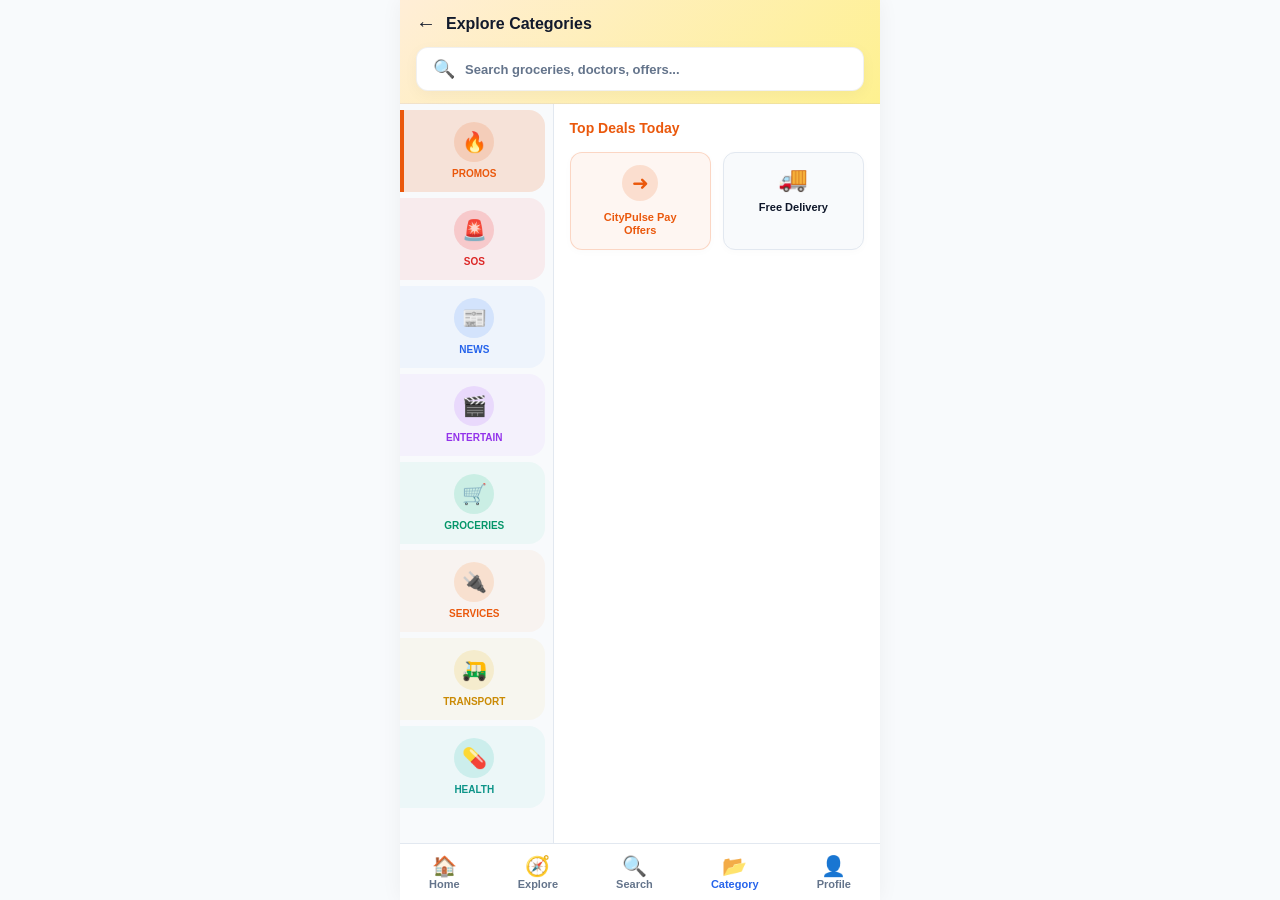
==== commit 817223dc: "Update category.html" ====
--- a/category.html
+++ b/category.html
@@ -6,16 +6,17 @@
     <title>CityPulse - Categories</title>
     <link rel="stylesheet" href="https://anupsharmasharma012-debug.github.io/citypulse-core/style.css">
     <style>
-        /* TOPBAR CSS OVERRIDE FOR TRANSPARENCY (No JS needed, hence no freeze) */
+        /* TOPBAR TRANSPARENCY FIX */
         city-topbar { display: block; opacity: 0.99; }
-
-        /* 🔥 PREMIUM DYNAMIC HEADER (GPU Blur Restored) */
+        city-topbar > div { background: transparent !important; border-bottom: none !important; box-shadow: none !important; }
+
+        /* 🔥 DYNAMIC HEADER (Changes color via JS) */
         .top-gradient-bg {
             position: sticky; top: 0; z-index: 100;
             background: linear-gradient(135deg, rgba(255, 237, 213, 0.95) 0%, rgba(254, 240, 138, 0.95) 100%);
             backdrop-filter: blur(12px); -webkit-backdrop-filter: blur(12px);
             border-bottom: 1px solid rgba(0, 0, 0, 0.05);
-            transition: background 0.3s ease;
+            transition: background 0.4s ease;
         }
 
         .search-container { padding: 0 16px 12px 16px; }
@@ -42,7 +43,7 @@
         .side-tab .tab-icon { width: 40px; height: 40px; border-radius: 50%; display: flex; justify-content: center; align-items: center; font-size: 20px; transition: background 0.2s;}
         .side-tab .tab-text { font-size: 10px; font-weight: 800; line-height: 1.2; text-transform: uppercase; }
 
-        /* THEME COLORS FOR LEFT TABS (With !important to guarantee they show) */
+        /* THEME COLORS FOR LEFT TABS */
         .side-tab.promo-tab { background: rgba(234, 88, 12, 0.05); color: #ea580c; }
         .side-tab.promo-tab .tab-icon { background: rgba(234, 88, 12, 0.15); }
         .side-tab.promo-tab.active { background: rgba(234, 88, 12, 0.15) !important; border-left-color: #ea580c !important; }
@@ -87,7 +88,7 @@
         .section-header { font-size: 14px; font-weight: 800; color: var(--text-main); margin-bottom: 16px; }
         .sub-grid { display: grid; grid-template-columns: repeat(2, 1fr); gap: 12px; }
         
-        /* 🚨 HTML ANCHOR STYLING: Ensures links work perfectly without JS */
+        /* 🚨 HTML ANCHOR STYLING: Ensures links work perfectly for all future repos */
         .sub-card { 
             background: var(--bg-color); border: 1px solid var(--card-border); 
             border-radius: 12px; padding: 12px 8px; display: flex; flex-direction: column; 
@@ -129,7 +130,7 @@
 
         <main class="split-layout">
             
-            <!-- LEFT PANEL: Using simple `onclick="switchCategory('id', this)"` (The proven working method) -->
+            <!-- LEFT PANEL: Tapping calls the JS function to change Panel & Topbar Color -->
             <div class="left-panel">
                 <div class="side-tab promo-tab active" onclick="switchCategory('offers', this)"><div class="tab-icon">🔥</div><div class="tab-text">Promos</div></div>
                 <div class="side-tab sos-tab" onclick="switchCategory('sos', this)"><div class="tab-icon">🚨</div><div class="tab-text">SOS</div></div>
@@ -141,20 +142,20 @@
                 <div class="side-tab health-tab" onclick="switchCategory('health', this)"><div class="tab-icon">💊</div><div class="tab-text">Health</div></div>
             </div>
 
-            <!-- RIGHT PANEL -->
+            <!-- RIGHT PANEL: Sub Sections -->
             <div class="right-panel">
                 
                 <!-- 1. PROMOS -->
                 <div id="content-offers" class="content-section active">
                     <div class="section-header" style="color: #ea580c;">Top Deals Today</div>
                     <div class="sub-grid">
-                        <!-- USING ACTUAL <a href="..."> FOR BULLETPROOF NAVIGATION -->
+                        <!-- URL LINK FOR FUTURE SYNC: Use href="" -->
                         <a href="https://anupsharmasharma012-debug.github.io/citypulse-profile/wallet.html" class="sub-card view-all-card promo-all-card">
                             <div class="sub-icon">➜</div><div class="sub-text">CityPulse Pay<br>Offers</div>
                         </a>
-                        <div class="sub-card">
+                        <a href="#" class="sub-card">
                             <div class="sub-icon">🚚</div><div class="sub-text">Free Delivery</div>
-                        </div>
+                        </a>
                     </div>
                 </div>
 
@@ -162,6 +163,7 @@
                 <div id="content-sos" class="content-section">
                     <div class="section-header" style="color: #ef4444;">Emergency (SOS)</div>
                     <div class="sub-grid">
+                        <!-- URL LINK FOR SOS HUB -->
                         <a href="https://anupsharmasharma012-debug.github.io/citypulse-profile/emergency-sos.html" class="sub-card view-all-card sos-all-card">
                             <div class="sub-icon">➜</div><div class="sub-text">Open Main<br>SOS Hub</div>
                         </a>
@@ -181,12 +183,13 @@
                 <div id="content-news" class="content-section">
                     <div class="section-header">News & Local</div>
                     <div class="sub-grid">
+                        <!-- URL LINK FOR HOME REPO -->
                         <a href="https://anupsharmasharma012-debug.github.io/citypulse-core/index.html" class="sub-card view-all-card">
                             <div class="sub-icon">➜</div><div class="sub-text">Go To Home<br>News Feed</div>
                         </a>
-                        <div class="sub-card">
+                        <a href="#" class="sub-card">
                             <div class="sub-icon">📍</div><div class="sub-text">Bhatpara News</div>
-                        </div>
+                        </a>
                     </div>
                 </div>
 
@@ -194,8 +197,12 @@
                 <div id="content-entertainment" class="content-section">
                     <div class="section-header">Entertainment</div>
                     <div class="sub-grid">
-                        <div class="sub-card view-all-card"><div class="sub-icon">➜</div><div class="sub-text">View All</div></div>
-                        <div class="sub-card"><div class="sub-icon">🍿</div><div class="sub-text">Movies</div></div>
+                        <a href="#" class="sub-card view-all-card">
+                            <div class="sub-icon">➜</div><div class="sub-text">View All</div>
+                        </a>
+                        <a href="#" class="sub-card">
+                            <div class="sub-icon">🍿</div><div class="sub-text">Movies</div>
+                        </a>
                     </div>
                 </div>
 
@@ -203,9 +210,15 @@
                 <div id="content-daily" class="content-section">
                     <div class="section-header">Daily Needs</div>
                     <div class="sub-grid">
-                        <div class="sub-card view-all-card"><div class="sub-icon">➜</div><div class="sub-text">View All</div></div>
-                        <div class="sub-card"><div class="sub-icon">🛍️</div><div class="sub-text">Groceries</div></div>
-                        <div class="sub-card"><div class="sub-icon">🥬</div><div class="sub-text">Fresh Veg</div></div>
+                        <a href="#" class="sub-card view-all-card">
+                            <div class="sub-icon">➜</div><div class="sub-text">View All</div>
+                        </a>
+                        <a href="#" class="sub-card">
+                            <div class="sub-icon">🛍️</div><div class="sub-text">Groceries</div>
+                        </a>
+                        <a href="#" class="sub-card">
+                            <div class="sub-icon">🥬</div><div class="sub-text">Fresh Veg</div>
+                        </a>
                     </div>
                 </div>
 
@@ -213,8 +226,12 @@
                 <div id="content-services" class="content-section">
                     <div class="section-header">Home Services</div>
                     <div class="sub-grid">
-                        <div class="sub-card view-all-card"><div class="sub-icon">➜</div><div class="sub-text">View All</div></div>
-                        <div class="sub-card"><div class="sub-icon">🔌</div><div class="sub-text">Electricians</div></div>
+                        <a href="#" class="sub-card view-all-card">
+                            <div class="sub-icon">➜</div><div class="sub-text">View All</div>
+                        </a>
+                        <a href="#" class="sub-card">
+                            <div class="sub-icon">🔌</div><div class="sub-text">Electricians</div>
+                        </a>
                     </div>
                 </div>
 
@@ -222,8 +239,12 @@
                 <div id="content-transport" class="content-section">
                     <div class="section-header">Transport & Auto</div>
                     <div class="sub-grid">
-                        <div class="sub-card view-all-card"><div class="sub-icon">➜</div><div class="sub-text">View All</div></div>
-                        <div class="sub-card"><div class="sub-icon">🛺</div><div class="sub-text">Book Auto</div></div>
+                        <a href="#" class="sub-card view-all-card">
+                            <div class="sub-icon">➜</div><div class="sub-text">View All</div>
+                        </a>
+                        <a href="#" class="sub-card">
+                            <div class="sub-icon">🛺</div><div class="sub-text">Book Auto</div>
+                        </a>
                     </div>
                 </div>
 
@@ -231,7 +252,9 @@
                 <div id="content-health" class="content-section">
                     <div class="section-header">Health Care</div>
                     <div class="sub-grid">
-                        <div class="sub-card view-all-card"><div class="sub-icon">➜</div><div class="sub-text">View All</div></div>
+                        <a href="#" class="sub-card view-all-card">
+                            <div class="sub-icon">➜</div><div class="sub-text">View All</div>
+                        </a>
                         <a href="tel:102" class="sub-card">
                             <div class="sub-icon">🚑</div><div class="sub-text">Call Ambulance</div>
                         </a>
@@ -244,50 +267,57 @@
         <bottom-nav></bottom-nav>
     </div>
 
-    <!-- CORE SCRIPTS -->
     <script src="https://anupsharmasharma012-debug.github.io/citypulse-core/config.js"></script>
     <script src="https://anupsharmasharma012-debug.github.io/citypulse-core/store.js"></script>
     <script src="https://anupsharmasharma012-debug.github.io/citypulse-core/components.js"></script>
     
     <script>
-        // BACK TO BASICS: Unbreakable Vanilla JS (This matches the version that worked flawlessly for you)
+        // 🎨 TOP BAR COLOR DICTIONARY: Set your preferred colors here
+        const topBarColors = {
+            'offers': 'linear-gradient(135deg, rgba(255, 237, 213, 0.95), rgba(254, 240, 138, 0.95))', // Peach
+            'sos': 'linear-gradient(135deg, rgba(254, 226, 226, 0.95), rgba(254, 202, 202, 0.95))', // Light Red
+            'news': 'linear-gradient(135deg, rgba(224, 242, 254, 0.95), rgba(186, 230, 253, 0.95))', // Blue
+            'entertainment': 'linear-gradient(135deg, rgba(243, 232, 255, 0.95), rgba(233, 213, 255, 0.95))', // Purple
+            'daily': 'linear-gradient(135deg, rgba(209, 250, 229, 0.95), rgba(167, 243, 208, 0.95))', // Green
+            'services': 'linear-gradient(135deg, rgba(255, 237, 213, 0.95), rgba(253, 186, 116, 0.95))', // Orange
+            'transport': 'linear-gradient(135deg, rgba(254, 249, 195, 0.95), rgba(253, 224, 71, 0.95))', // Yellow
+            'health': 'linear-gradient(135deg, rgba(204, 251, 241, 0.95), rgba(153, 246, 228, 0.95))' // Teal
+        };
+
+        // This runs once when page loads to set the default start color (Promos)
+        window.addEventListener('DOMContentLoaded', () => {
+            document.getElementById('dynamic-header').style.background = topBarColors['offers'];
+        });
+
+        // The Unbreakable Function: Changes Active Tab, Right Content, AND Top Bar Color
         function switchCategory(categoryId, clickedElement) {
-            
-            // 1. Un-highlight all left tabs, highlight the clicked one
-            var allTabs = document.querySelectorAll('.side-tab');
-            for(var i = 0; i < allTabs.length; i++) {
-                allTabs[i].classList.remove('active');
-            }
-            clickedElement.classList.add('active');
-
-            // 2. Hide all right contents, show the targeted one
-            var allContents = document.querySelectorAll('.content-section');
-            for(var j = 0; j < allContents.length; j++) {
-                allContents[j].classList.remove('active');
-            }
-            var targetContent = document.getElementById('content-' + categoryId);
-            if(targetContent) {
-                targetContent.classList.add('active');
-            }
-
-            // 3. Fail-safe Header Color Change (Won't freeze if it fails)
             try {
+                // 1. Un-highlight all left tabs, highlight the clicked one
+                var allTabs = document.querySelectorAll('.side-tab');
+                for(var i = 0; i < allTabs.length; i++) {
+                    allTabs[i].classList.remove('active');
+                }
+                clickedElement.classList.add('active');
+
+                // 2. Hide all right contents, show the targeted one
+                var allContents = document.querySelectorAll('.content-section');
+                for(var j = 0; j < allContents.length; j++) {
+                    allContents[j].classList.remove('active');
+                }
+                var targetContent = document.getElementById('content-' + categoryId);
+                if(targetContent) {
+                    targetContent.classList.add('active');
+                }
+
+                // 3. Auto-change the Top Bar Color
                 var header = document.getElementById('dynamic-header');
-                if(header) {
-                    if(categoryId === 'offers') header.style.background = 'linear-gradient(135deg, rgba(255, 237, 213, 0.95) 0%, rgba(254, 240, 138, 0.95) 100%)';
-                    else if(categoryId === 'sos') header.style.background = 'linear-gradient(135deg, rgba(254, 226, 226, 0.95) 0%, rgba(254, 202, 202, 0.95) 100%)';
-                    else if(categoryId === 'news') header.style.background = 'linear-gradient(135deg, rgba(224, 242, 254, 0.95) 0%, rgba(186, 230, 253, 0.95) 100%)';
-                    else if(categoryId === 'entertainment') header.style.background = 'linear-gradient(135deg, rgba(243, 232, 255, 0.95) 0%, rgba(233, 213, 255, 0.95) 100%)';
-                    else if(categoryId === 'daily') header.style.background = 'linear-gradient(135deg, rgba(209, 250, 229, 0.95) 0%, rgba(167, 243, 208, 0.95) 100%)';
-                    else if(categoryId === 'services') header.style.background = 'linear-gradient(135deg, rgba(255, 237, 213, 0.95) 0%, rgba(253, 186, 116, 0.95) 100%)';
-                    else if(categoryId === 'transport') header.style.background = 'linear-gradient(135deg, rgba(254, 249, 195, 0.95) 0%, rgba(253, 224, 71, 0.95) 100%)';
-                    else if(categoryId === 'health') header.style.background = 'linear-gradient(135deg, rgba(204, 251, 241, 0.95) 0%, rgba(153, 246, 228, 0.95) 100%)';
+                if(header && topBarColors[categoryId]) {
+                    header.style.background = topBarColors[categoryId];
                 }
             } catch(e) {
-                // Ignore errors to ensure Syncing NEVER stops
+                // Ignored to ensure script never crashes
             }
         }
     </script>
 </body>
 </html>
-
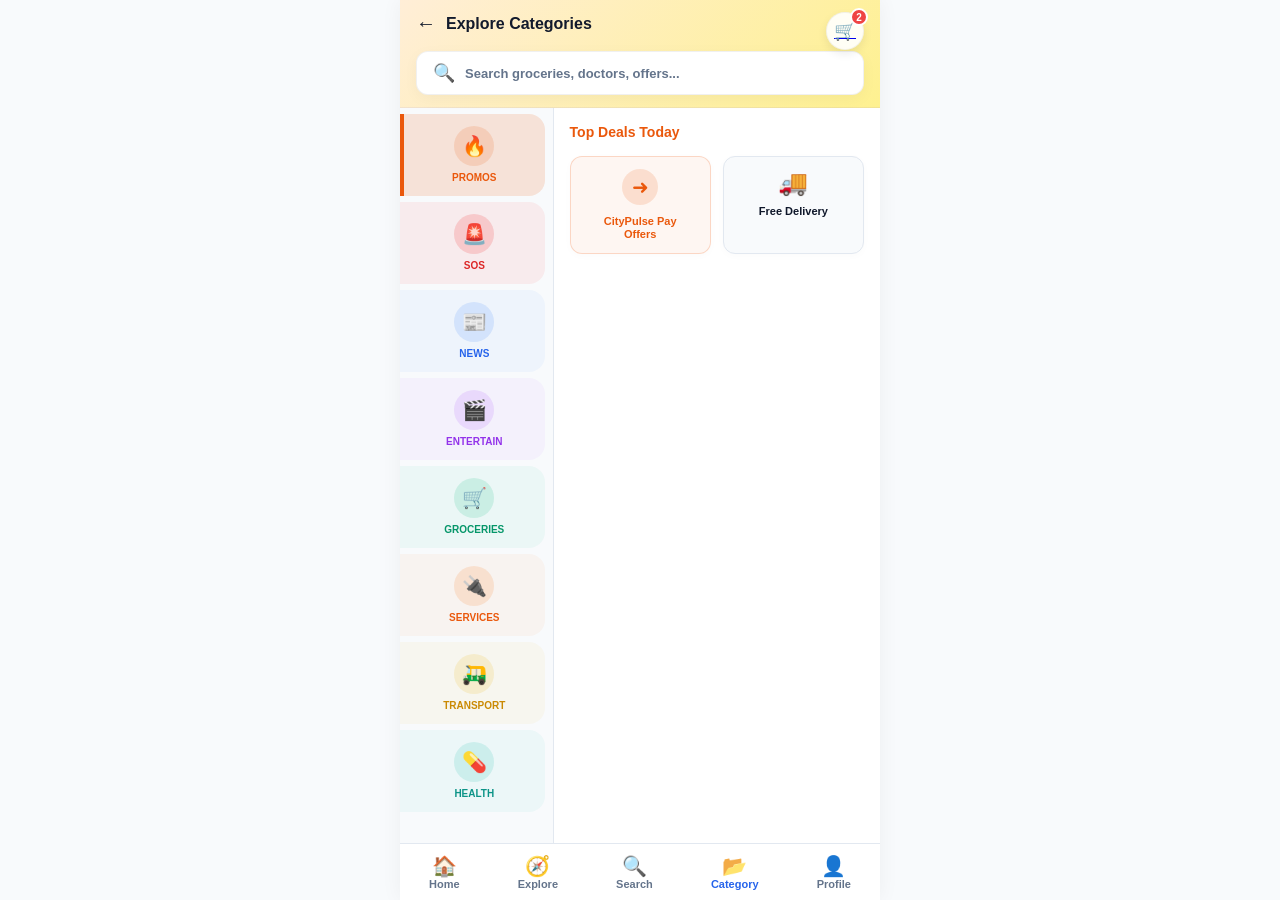
==== commit 1042db4f: "Update category.html" ====
--- a/category.html
+++ b/category.html
@@ -4,22 +4,58 @@
     <meta charset="UTF-8">
     <meta name="viewport" content="width=device-width, initial-scale=1.0">
     <title>CityPulse - Categories</title>
+    <!-- Core Global Design System -->
     <link rel="stylesheet" href="https://anupsharmasharma012-debug.github.io/citypulse-core/style.css">
     <style>
-        /* TOPBAR TRANSPARENCY FIX */
+        /* TOPBAR FIX */
         city-topbar { display: block; opacity: 0.99; }
         city-topbar > div { background: transparent !important; border-bottom: none !important; box-shadow: none !important; }
 
-        /* 🔥 DYNAMIC HEADER (Changes color via JS) */
+        /* 🔥 DYNAMIC HEADER (GPU Blur Restored) */
         .top-gradient-bg {
             position: sticky; top: 0; z-index: 100;
             background: linear-gradient(135deg, rgba(255, 237, 213, 0.95) 0%, rgba(254, 240, 138, 0.95) 100%);
             backdrop-filter: blur(12px); -webkit-backdrop-filter: blur(12px);
             border-bottom: 1px solid rgba(0, 0, 0, 0.05);
-            transition: background 0.4s ease;
-        }
-
-        .search-container { padding: 0 16px 12px 16px; }
+            transition: background 0.3s ease;
+        }
+
+        /* 🛒 NEW: PREMIUM CART BUTTON CSS */
+        .cart-btn-wrapper {
+            position: absolute;
+            top: 12px;
+            right: 16px;
+            z-index: 105;
+            cursor: pointer;
+            -webkit-tap-highlight-color: transparent;
+        }
+        .cart-icon-bg {
+            background: rgba(255, 255, 255, 0.9);
+            border: 1px solid rgba(0,0,0,0.05);
+            width: 38px; height: 38px;
+            border-radius: 50%;
+            display: flex; justify-content: center; align-items: center;
+            font-size: 18px;
+            box-shadow: 0 4px 10px rgba(0,0,0,0.08);
+            transition: transform 0.2s;
+        }
+        .cart-btn-wrapper:active .cart-icon-bg { transform: scale(0.9); }
+        .cart-badge {
+            position: absolute;
+            top: -4px; right: -4px;
+            background: #ef4444; /* Danger Red */
+            color: white;
+            font-size: 10px; font-weight: 800;
+            width: 18px; height: 18px;
+            border-radius: 50%;
+            display: flex; justify-content: center; align-items: center;
+            border: 2px solid #ffffff; /* White border to cut into the icon */
+        }
+        /* Dark Mode Cart Fix */
+        body.dark-mode .cart-icon-bg { background: rgba(31, 41, 55, 0.9); border-color: rgba(255,255,255,0.1); }
+        body.dark-mode .cart-badge { border-color: #1f2937; }
+
+        .search-container { padding: 0 16px 12px 16px; margin-top: 4px; }
         .search-box {
             display: flex; align-items: center; background: var(--card-bg);
             border: 1px solid rgba(0,0,0,0.06); border-radius: 12px; padding: 10px 16px;
@@ -88,7 +124,7 @@
         .section-header { font-size: 14px; font-weight: 800; color: var(--text-main); margin-bottom: 16px; }
         .sub-grid { display: grid; grid-template-columns: repeat(2, 1fr); gap: 12px; }
         
-        /* 🚨 HTML ANCHOR STYLING: Ensures links work perfectly for all future repos */
+        /* HTML ANCHOR STYLING */
         .sub-card { 
             background: var(--bg-color); border: 1px solid var(--card-border); 
             border-radius: 12px; padding: 12px 8px; display: flex; flex-direction: column; 
@@ -119,7 +155,16 @@
         
         <!-- HEADER -->
         <div class="top-gradient-bg" id="dynamic-header">
+            
+            <!-- 🛒 THE NEW CART BUTTON -->
+            <!-- Ispe URL de sakte hain jab Cart page ready ho jaye. Abhi ke liye empty rakha hai. -->
+            <a href="#" class="cart-btn-wrapper" onclick="alert('Opening Cart...')">
+                <div class="cart-icon-bg">🛒</div>
+                <div class="cart-badge">2</div>
+            </a>
+
             <city-topbar title="Explore Categories"></city-topbar>
+            
             <div class="search-container">
                 <div class="search-box">
                     <span style="color: var(--text-muted); font-size: 18px;">🔍</span>
@@ -130,7 +175,7 @@
 
         <main class="split-layout">
             
-            <!-- LEFT PANEL: Tapping calls the JS function to change Panel & Topbar Color -->
+            <!-- LEFT PANEL -->
             <div class="left-panel">
                 <div class="side-tab promo-tab active" onclick="switchCategory('offers', this)"><div class="tab-icon">🔥</div><div class="tab-text">Promos</div></div>
                 <div class="side-tab sos-tab" onclick="switchCategory('sos', this)"><div class="tab-icon">🚨</div><div class="tab-text">SOS</div></div>
@@ -142,14 +187,13 @@
                 <div class="side-tab health-tab" onclick="switchCategory('health', this)"><div class="tab-icon">💊</div><div class="tab-text">Health</div></div>
             </div>
 
-            <!-- RIGHT PANEL: Sub Sections -->
+            <!-- RIGHT PANEL -->
             <div class="right-panel">
                 
                 <!-- 1. PROMOS -->
                 <div id="content-offers" class="content-section active">
                     <div class="section-header" style="color: #ea580c;">Top Deals Today</div>
                     <div class="sub-grid">
-                        <!-- URL LINK FOR FUTURE SYNC: Use href="" -->
                         <a href="https://anupsharmasharma012-debug.github.io/citypulse-profile/wallet.html" class="sub-card view-all-card promo-all-card">
                             <div class="sub-icon">➜</div><div class="sub-text">CityPulse Pay<br>Offers</div>
                         </a>
@@ -163,7 +207,6 @@
                 <div id="content-sos" class="content-section">
                     <div class="section-header" style="color: #ef4444;">Emergency (SOS)</div>
                     <div class="sub-grid">
-                        <!-- URL LINK FOR SOS HUB -->
                         <a href="https://anupsharmasharma012-debug.github.io/citypulse-profile/emergency-sos.html" class="sub-card view-all-card sos-all-card">
                             <div class="sub-icon">➜</div><div class="sub-text">Open Main<br>SOS Hub</div>
                         </a>
@@ -183,7 +226,6 @@
                 <div id="content-news" class="content-section">
                     <div class="section-header">News & Local</div>
                     <div class="sub-grid">
-                        <!-- URL LINK FOR HOME REPO -->
                         <a href="https://anupsharmasharma012-debug.github.io/citypulse-core/index.html" class="sub-card view-all-card">
                             <div class="sub-icon">➜</div><div class="sub-text">Go To Home<br>News Feed</div>
                         </a>
@@ -197,12 +239,8 @@
                 <div id="content-entertainment" class="content-section">
                     <div class="section-header">Entertainment</div>
                     <div class="sub-grid">
-                        <a href="#" class="sub-card view-all-card">
-                            <div class="sub-icon">➜</div><div class="sub-text">View All</div>
-                        </a>
-                        <a href="#" class="sub-card">
-                            <div class="sub-icon">🍿</div><div class="sub-text">Movies</div>
-                        </a>
+                        <a href="#" class="sub-card view-all-card"><div class="sub-icon">➜</div><div class="sub-text">View All</div></a>
+                        <a href="#" class="sub-card"><div class="sub-icon">🍿</div><div class="sub-text">Movies</div></a>
                     </div>
                 </div>
 
@@ -210,15 +248,9 @@
                 <div id="content-daily" class="content-section">
                     <div class="section-header">Daily Needs</div>
                     <div class="sub-grid">
-                        <a href="#" class="sub-card view-all-card">
-                            <div class="sub-icon">➜</div><div class="sub-text">View All</div>
-                        </a>
-                        <a href="#" class="sub-card">
-                            <div class="sub-icon">🛍️</div><div class="sub-text">Groceries</div>
-                        </a>
-                        <a href="#" class="sub-card">
-                            <div class="sub-icon">🥬</div><div class="sub-text">Fresh Veg</div>
-                        </a>
+                        <a href="#" class="sub-card view-all-card"><div class="sub-icon">➜</div><div class="sub-text">View All</div></a>
+                        <a href="#" class="sub-card"><div class="sub-icon">🛍️</div><div class="sub-text">Groceries</div></a>
+                        <a href="#" class="sub-card"><div class="sub-icon">🥬</div><div class="sub-text">Fresh Veg</div></a>
                     </div>
                 </div>
 
@@ -226,12 +258,8 @@
                 <div id="content-services" class="content-section">
                     <div class="section-header">Home Services</div>
                     <div class="sub-grid">
-                        <a href="#" class="sub-card view-all-card">
-                            <div class="sub-icon">➜</div><div class="sub-text">View All</div>
-                        </a>
-                        <a href="#" class="sub-card">
-                            <div class="sub-icon">🔌</div><div class="sub-text">Electricians</div>
-                        </a>
+                        <a href="#" class="sub-card view-all-card"><div class="sub-icon">➜</div><div class="sub-text">View All</div></a>
+                        <a href="#" class="sub-card"><div class="sub-icon">🔌</div><div class="sub-text">Electricians</div></a>
                     </div>
                 </div>
 
@@ -239,12 +267,8 @@
                 <div id="content-transport" class="content-section">
                     <div class="section-header">Transport & Auto</div>
                     <div class="sub-grid">
-                        <a href="#" class="sub-card view-all-card">
-                            <div class="sub-icon">➜</div><div class="sub-text">View All</div>
-                        </a>
-                        <a href="#" class="sub-card">
-                            <div class="sub-icon">🛺</div><div class="sub-text">Book Auto</div>
-                        </a>
+                        <a href="#" class="sub-card view-all-card"><div class="sub-icon">➜</div><div class="sub-text">View All</div></a>
+                        <a href="#" class="sub-card"><div class="sub-icon">🛺</div><div class="sub-text">Book Auto</div></a>
                     </div>
                 </div>
 
@@ -252,12 +276,8 @@
                 <div id="content-health" class="content-section">
                     <div class="section-header">Health Care</div>
                     <div class="sub-grid">
-                        <a href="#" class="sub-card view-all-card">
-                            <div class="sub-icon">➜</div><div class="sub-text">View All</div>
-                        </a>
-                        <a href="tel:102" class="sub-card">
-                            <div class="sub-icon">🚑</div><div class="sub-text">Call Ambulance</div>
-                        </a>
+                        <a href="#" class="sub-card view-all-card"><div class="sub-icon">➜</div><div class="sub-text">View All</div></a>
+                        <a href="tel:102" class="sub-card"><div class="sub-icon">🚑</div><div class="sub-text">Call Ambulance</div></a>
                     </div>
                 </div>
 
@@ -272,34 +292,29 @@
     <script src="https://anupsharmasharma012-debug.github.io/citypulse-core/components.js"></script>
     
     <script>
-        // 🎨 TOP BAR COLOR DICTIONARY: Set your preferred colors here
         const topBarColors = {
-            'offers': 'linear-gradient(135deg, rgba(255, 237, 213, 0.95), rgba(254, 240, 138, 0.95))', // Peach
-            'sos': 'linear-gradient(135deg, rgba(254, 226, 226, 0.95), rgba(254, 202, 202, 0.95))', // Light Red
-            'news': 'linear-gradient(135deg, rgba(224, 242, 254, 0.95), rgba(186, 230, 253, 0.95))', // Blue
-            'entertainment': 'linear-gradient(135deg, rgba(243, 232, 255, 0.95), rgba(233, 213, 255, 0.95))', // Purple
-            'daily': 'linear-gradient(135deg, rgba(209, 250, 229, 0.95), rgba(167, 243, 208, 0.95))', // Green
-            'services': 'linear-gradient(135deg, rgba(255, 237, 213, 0.95), rgba(253, 186, 116, 0.95))', // Orange
-            'transport': 'linear-gradient(135deg, rgba(254, 249, 195, 0.95), rgba(253, 224, 71, 0.95))', // Yellow
-            'health': 'linear-gradient(135deg, rgba(204, 251, 241, 0.95), rgba(153, 246, 228, 0.95))' // Teal
+            'offers': 'linear-gradient(135deg, rgba(255, 237, 213, 0.95), rgba(254, 240, 138, 0.95))', 
+            'sos': 'linear-gradient(135deg, rgba(254, 226, 226, 0.95), rgba(254, 202, 202, 0.95))', 
+            'news': 'linear-gradient(135deg, rgba(224, 242, 254, 0.95), rgba(186, 230, 253, 0.95))', 
+            'entertainment': 'linear-gradient(135deg, rgba(243, 232, 255, 0.95), rgba(233, 213, 255, 0.95))', 
+            'daily': 'linear-gradient(135deg, rgba(209, 250, 229, 0.95), rgba(167, 243, 208, 0.95))', 
+            'services': 'linear-gradient(135deg, rgba(255, 237, 213, 0.95), rgba(253, 186, 116, 0.95))', 
+            'transport': 'linear-gradient(135deg, rgba(254, 249, 195, 0.95), rgba(253, 224, 71, 0.95))', 
+            'health': 'linear-gradient(135deg, rgba(204, 251, 241, 0.95), rgba(153, 246, 228, 0.95))' 
         };
 
-        // This runs once when page loads to set the default start color (Promos)
         window.addEventListener('DOMContentLoaded', () => {
             document.getElementById('dynamic-header').style.background = topBarColors['offers'];
         });
 
-        // The Unbreakable Function: Changes Active Tab, Right Content, AND Top Bar Color
         function switchCategory(categoryId, clickedElement) {
             try {
-                // 1. Un-highlight all left tabs, highlight the clicked one
                 var allTabs = document.querySelectorAll('.side-tab');
                 for(var i = 0; i < allTabs.length; i++) {
                     allTabs[i].classList.remove('active');
                 }
                 clickedElement.classList.add('active');
 
-                // 2. Hide all right contents, show the targeted one
                 var allContents = document.querySelectorAll('.content-section');
                 for(var j = 0; j < allContents.length; j++) {
                     allContents[j].classList.remove('active');
@@ -309,14 +324,11 @@
                     targetContent.classList.add('active');
                 }
 
-                // 3. Auto-change the Top Bar Color
                 var header = document.getElementById('dynamic-header');
                 if(header && topBarColors[categoryId]) {
                     header.style.background = topBarColors[categoryId];
                 }
-            } catch(e) {
-                // Ignored to ensure script never crashes
-            }
+            } catch(e) {}
         }
     </script>
 </body>
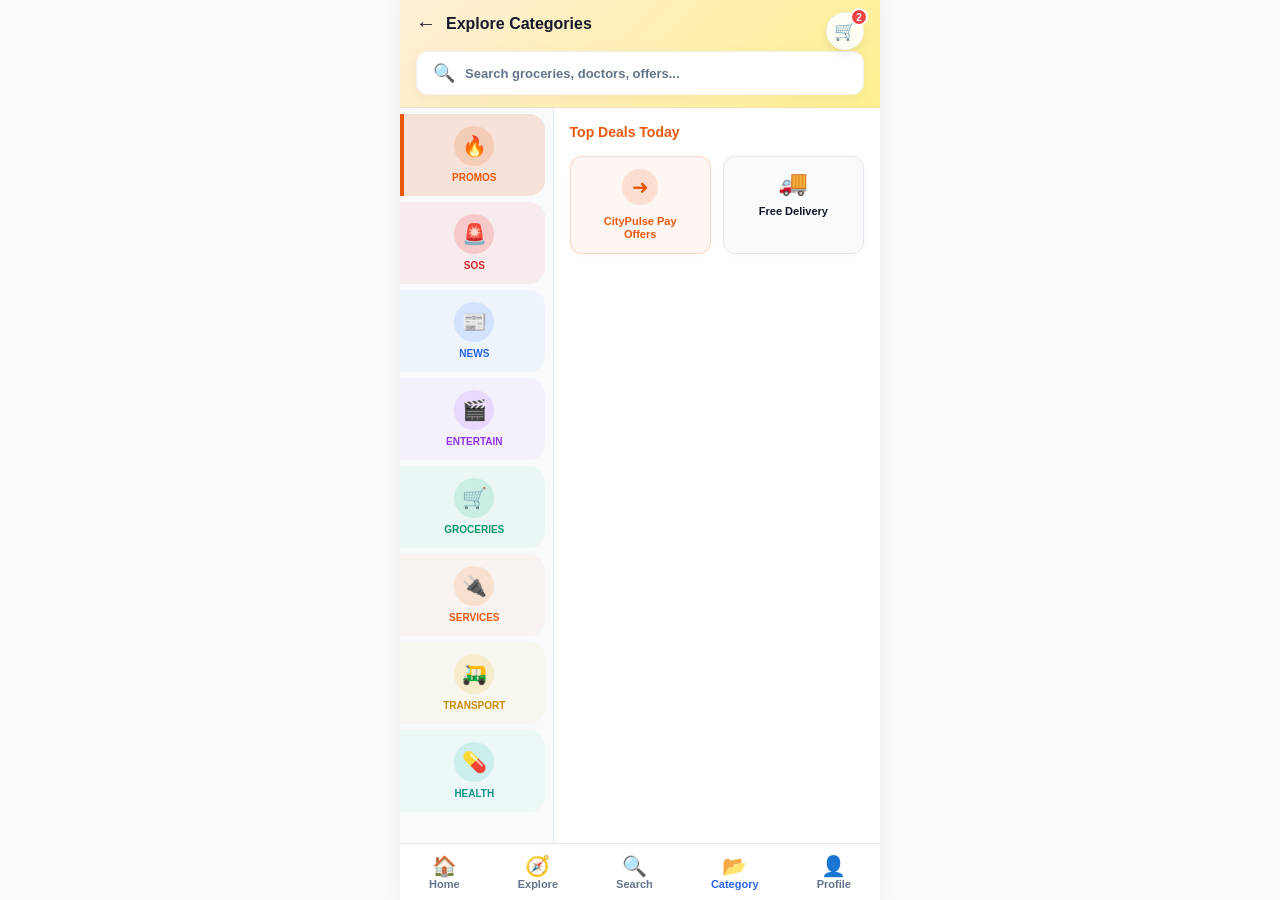
==== commit 10dc5c6a: "Update category.html" ====
--- a/category.html
+++ b/category.html
@@ -20,7 +20,7 @@
             transition: background 0.3s ease;
         }
 
-        /* 🛒 NEW: PREMIUM CART BUTTON CSS */
+        /* 🛒 PREMIUM CART BUTTON CSS */
         .cart-btn-wrapper {
             position: absolute;
             top: 12px;
@@ -28,6 +28,7 @@
             z-index: 105;
             cursor: pointer;
             -webkit-tap-highlight-color: transparent;
+            text-decoration: none;
         }
         .cart-icon-bg {
             background: rgba(255, 255, 255, 0.9);
@@ -49,7 +50,7 @@
             width: 18px; height: 18px;
             border-radius: 50%;
             display: flex; justify-content: center; align-items: center;
-            border: 2px solid #ffffff; /* White border to cut into the icon */
+            border: 2px solid #ffffff;
         }
         /* Dark Mode Cart Fix */
         body.dark-mode .cart-icon-bg { background: rgba(31, 41, 55, 0.9); border-color: rgba(255,255,255,0.1); }
@@ -156,9 +157,8 @@
         <!-- HEADER -->
         <div class="top-gradient-bg" id="dynamic-header">
             
-            <!-- 🛒 THE NEW CART BUTTON -->
-            <!-- Ispe URL de sakte hain jab Cart page ready ho jaye. Abhi ke liye empty rakha hai. -->
-            <a href="#" class="cart-btn-wrapper" onclick="alert('Opening Cart...')">
+            <!-- 🛒 THE CART BUTTON (Connected to Profile Repo) -->
+            <a href="https://anupsharmasharma012-debug.github.io/citypulse-profile/cart.html" class="cart-btn-wrapper">
                 <div class="cart-icon-bg">🛒</div>
                 <div class="cart-badge">2</div>
             </a>
@@ -305,6 +305,9 @@
 
         window.addEventListener('DOMContentLoaded', () => {
             document.getElementById('dynamic-header').style.background = topBarColors['offers'];
+            if (localStorage.getItem('cp_theme') === 'dark') {
+                document.body.classList.add('dark-mode');
+            }
         });
 
         function switchCategory(categoryId, clickedElement) {
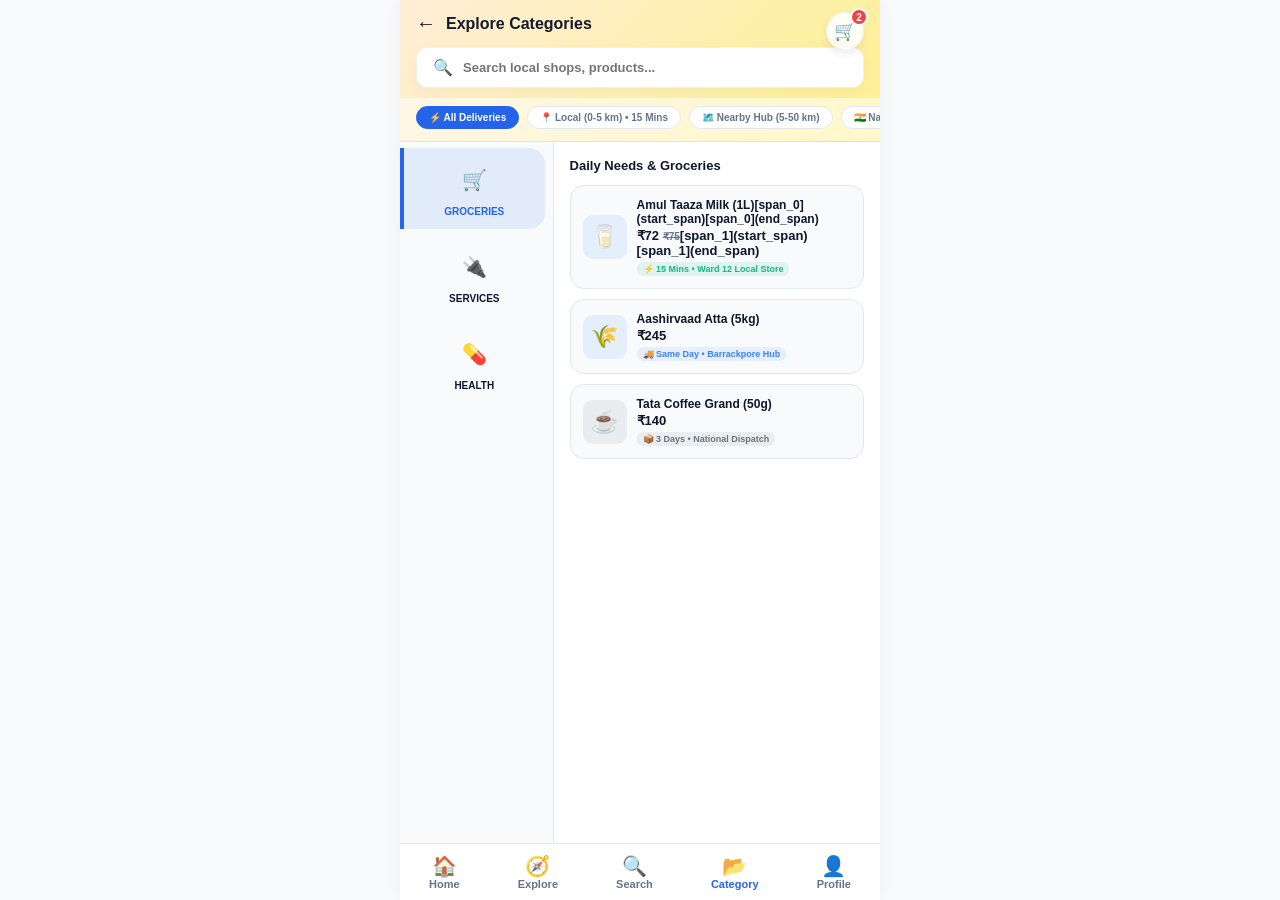
==== commit d970b186: "Update category.html" ====
--- a/category.html
+++ b/category.html
@@ -3,173 +3,90 @@
 <head>
     <meta charset="UTF-8">
     <meta name="viewport" content="width=device-width, initial-scale=1.0">
-    <title>CityPulse - Categories</title>
-    <!-- Core Global Design System -->
+    <title>CityPulse - Categories & Local Stock</title>
     <link rel="stylesheet" href="https://anupsharmasharma012-debug.github.io/citypulse-core/style.css">
     <style>
-        /* TOPBAR FIX */
         city-topbar { display: block; opacity: 0.99; }
         city-topbar > div { background: transparent !important; border-bottom: none !important; box-shadow: none !important; }
 
-        /* 🔥 DYNAMIC HEADER (GPU Blur Restored) */
         .top-gradient-bg {
             position: sticky; top: 0; z-index: 100;
             background: linear-gradient(135deg, rgba(255, 237, 213, 0.95) 0%, rgba(254, 240, 138, 0.95) 100%);
             backdrop-filter: blur(12px); -webkit-backdrop-filter: blur(12px);
             border-bottom: 1px solid rgba(0, 0, 0, 0.05);
-            transition: background 0.3s ease;
         }
 
-        /* 🛒 PREMIUM CART BUTTON CSS */
-        .cart-btn-wrapper {
-            position: absolute;
-            top: 12px;
-            right: 16px;
-            z-index: 105;
-            cursor: pointer;
-            -webkit-tap-highlight-color: transparent;
-            text-decoration: none;
-        }
-        .cart-icon-bg {
-            background: rgba(255, 255, 255, 0.9);
-            border: 1px solid rgba(0,0,0,0.05);
-            width: 38px; height: 38px;
-            border-radius: 50%;
-            display: flex; justify-content: center; align-items: center;
-            font-size: 18px;
-            box-shadow: 0 4px 10px rgba(0,0,0,0.08);
-            transition: transform 0.2s;
-        }
-        .cart-btn-wrapper:active .cart-icon-bg { transform: scale(0.9); }
-        .cart-badge {
-            position: absolute;
-            top: -4px; right: -4px;
-            background: #ef4444; /* Danger Red */
-            color: white;
-            font-size: 10px; font-weight: 800;
-            width: 18px; height: 18px;
-            border-radius: 50%;
-            display: flex; justify-content: center; align-items: center;
-            border: 2px solid #ffffff;
-        }
-        /* Dark Mode Cart Fix */
-        body.dark-mode .cart-icon-bg { background: rgba(31, 41, 55, 0.9); border-color: rgba(255,255,255,0.1); }
-        body.dark-mode .cart-badge { border-color: #1f2937; }
-
-        .search-container { padding: 0 16px 12px 16px; margin-top: 4px; }
-        .search-box {
-            display: flex; align-items: center; background: var(--card-bg);
-            border: 1px solid rgba(0,0,0,0.06); border-radius: 12px; padding: 10px 16px;
-            box-shadow: 0 4px 15px rgba(0,0,0,0.04);
-        }
+        /* 🛒 CART BUTTON */
+        .cart-btn-wrapper { position: absolute; top: 12px; right: 16px; z-index: 105; cursor: pointer; text-decoration: none; }
+        .cart-icon-bg { background: rgba(255, 255, 255, 0.9); border: 1px solid rgba(0,0,0,0.05); width: 38px; height: 38px; border-radius: 50%; display: flex; justify-content: center; align-items: center; font-size: 18px; box-shadow: 0 4px 10px rgba(0,0,0,0.08); }
+        .cart-badge { position: absolute; top: -4px; right: -4px; background: #ef4444; color: white; font-size: 10px; font-weight: 800; width: 18px; height: 18px; border-radius: 50%; display: flex; justify-content: center; align-items: center; border: 2px solid #ffffff; }
+
+        /* Proximity Filter Bar (Local to Vocal Feature) */
+        .proximity-bar { display: flex; gap: 8px; padding: 8px 16px 12px 16px; overflow-x: auto; scrollbar-width: none; background: rgba(255,255,255,0.5); }
+        .proximity-bar::-webkit-scrollbar { display: none; }
+        .prox-pill { background: var(--card-bg); border: 1px solid var(--card-border); padding: 5px 12px; border-radius: 16px; font-size: 10px; font-weight: 800; color: var(--text-muted); cursor: pointer; white-space: nowrap; }
+        .prox-pill.active { background: var(--accent-blue); color: white; border-color: var(--accent-blue); }
+
+        .search-container { padding: 0 16px 10px 16px; }
+        .search-box { display: flex; align-items: center; background: var(--card-bg); border: 1px solid rgba(0,0,0,0.06); border-radius: 12px; padding: 10px 16px; box-shadow: 0 4px 15px rgba(0,0,0,0.04); }
         .search-input { flex: 1; border: none; background: transparent; outline: none; color: var(--text-main); font-size: 13px; margin-left: 10px; font-weight: 600; }
-        .search-input::placeholder { color: var(--text-muted); }
-
-        /* FIXED LAYOUT */
-        .split-layout { display: flex; height: calc(100vh - 120px); background: var(--bg-color); }
-
-        /* LEFT PANEL */
+
+        .split-layout { display: flex; height: calc(100vh - 145px); background: var(--bg-color); }
         .left-panel { width: 32%; background: var(--bg-color); border-right: 1px solid var(--card-border); overflow-y: auto; padding-bottom: 150px; scrollbar-width: none; }
         .left-panel::-webkit-scrollbar { display: none; }
         
-        .side-tab { 
-            padding: 12px 4px; margin: 6px 8px 6px 0; border-radius: 0 16px 16px 0; 
-            display: flex; flex-direction: column; align-items: center; gap: 6px; 
-            text-align: center; cursor: pointer; border-left: 4px solid transparent; 
-        }
-        .side-tab .tab-icon { width: 40px; height: 40px; border-radius: 50%; display: flex; justify-content: center; align-items: center; font-size: 20px; transition: background 0.2s;}
-        .side-tab .tab-text { font-size: 10px; font-weight: 800; line-height: 1.2; text-transform: uppercase; }
-
-        /* THEME COLORS FOR LEFT TABS */
-        .side-tab.promo-tab { background: rgba(234, 88, 12, 0.05); color: #ea580c; }
-        .side-tab.promo-tab .tab-icon { background: rgba(234, 88, 12, 0.15); }
-        .side-tab.promo-tab.active { background: rgba(234, 88, 12, 0.15) !important; border-left-color: #ea580c !important; }
-
-        .side-tab.sos-tab { background: rgba(239, 68, 68, 0.08); color: #dc2626; }
-        .side-tab.sos-tab .tab-icon { background: rgba(239, 68, 68, 0.2); }
-        .side-tab.sos-tab.active { background: #dc2626 !important; color: #ffffff !important; border-left-color: #991b1b !important; } 
-        .side-tab.sos-tab.active .tab-icon { background: rgba(255, 255, 255, 0.25) !important; color: #ffffff !important; }
-
-        .side-tab.news-tab { background: rgba(59, 130, 246, 0.05); color: #2563eb; }
-        .side-tab.news-tab .tab-icon { background: rgba(59, 130, 246, 0.15); }
-        .side-tab.news-tab.active { background: rgba(59, 130, 246, 0.15) !important; border-left-color: #2563eb !important; }
-
-        .side-tab.ent-tab { background: rgba(168, 85, 247, 0.05); color: #9333ea; }
-        .side-tab.ent-tab .tab-icon { background: rgba(168, 85, 247, 0.15); }
-        .side-tab.ent-tab.active { background: rgba(168, 85, 247, 0.15) !important; border-left-color: #9333ea !important; }
-
-        .side-tab.daily-tab { background: rgba(16, 185, 129, 0.05); color: #059669; }
-        .side-tab.daily-tab .tab-icon { background: rgba(16, 185, 129, 0.15); }
-        .side-tab.daily-tab.active { background: rgba(16, 185, 129, 0.15) !important; border-left-color: #059669 !important; }
-
-        .side-tab.serv-tab { background: rgba(249, 115, 22, 0.05); color: #ea580c; }
-        .side-tab.serv-tab .tab-icon { background: rgba(249, 115, 22, 0.15); }
-        .side-tab.serv-tab.active { background: rgba(249, 115, 22, 0.15) !important; border-left-color: #ea580c !important; }
-
-        .side-tab.trans-tab { background: rgba(234, 179, 8, 0.05); color: #ca8a04; }
-        .side-tab.trans-tab .tab-icon { background: rgba(234, 179, 8, 0.15); }
-        .side-tab.trans-tab.active { background: rgba(234, 179, 8, 0.15) !important; border-left-color: #ca8a04 !important; }
-
-        .side-tab.health-tab { background: rgba(20, 184, 166, 0.05); color: #0d9488; }
-        .side-tab.health-tab .tab-icon { background: rgba(20, 184, 166, 0.15); }
-        .side-tab.health-tab.active { background: rgba(20, 184, 166, 0.15) !important; border-left-color: #0d9488 !important; }
-
-        /* RIGHT PANEL */
-        .right-panel { width: 68%; background: var(--card-bg); overflow-y: auto; padding: 16px; padding-bottom: 150px; scrollbar-width: none;}
+        .side-tab { padding: 12px 4px; margin: 6px 8px 6px 0; border-radius: 0 16px 16px 0; display: flex; flex-direction: column; align-items: center; gap: 6px; text-align: center; cursor: pointer; border-left: 4px solid transparent; }
+        .side-tab .tab-icon { width: 40px; height: 40px; border-radius: 50%; display: flex; justify-content: center; align-items: center; font-size: 20px; }
+        .side-tab .tab-text { font-size: 10px; font-weight: 800; text-transform: uppercase; }
+        .side-tab.active { background: rgba(37, 99, 235, 0.1) !important; border-left-color: var(--accent-blue) !important; color: var(--accent-blue); }
+
+        .right-panel { width: 68%; background: var(--card-bg); overflow-y: auto; padding: 16px; padding-bottom: 150px; scrollbar-width: none; }
         .right-panel::-webkit-scrollbar { display: none; }
 
-        .content-section { display: none; animation: fadeIn 0.2s ease; }
+        .content-section { display: none; }
         .content-section.active { display: block; }
-        @keyframes fadeIn { from { opacity: 0; transform: translateY(5px); } to { opacity: 1; transform: translateY(0); } }
-
-        .section-header { font-size: 14px; font-weight: 800; color: var(--text-main); margin-bottom: 16px; }
-        .sub-grid { display: grid; grid-template-columns: repeat(2, 1fr); gap: 12px; }
-        
-        /* HTML ANCHOR STYLING */
-        .sub-card { 
-            background: var(--bg-color); border: 1px solid var(--card-border); 
-            border-radius: 12px; padding: 12px 8px; display: flex; flex-direction: column; 
-            align-items: center; gap: 8px; text-align: center; cursor: pointer; 
-            text-decoration: none; color: inherit; box-shadow: 0 2px 8px rgba(0,0,0,0.02);
-            -webkit-tap-highlight-color: transparent;
-        }
-        .sub-card:active { transform: scale(0.95); }
-        
-        .sub-icon { font-size: 24px; }
-        .sub-text { font-size: 11px; font-weight: 700; color: var(--text-main); line-height: 1.2; }
-        
-        .view-all-card { background: rgba(37, 99, 235, 0.05); border: 1px solid rgba(37, 99, 235, 0.2); }
-        .view-all-card .sub-icon { color: var(--accent-blue); font-size: 20px; background: rgba(37, 99, 235, 0.15); width: 36px; height: 36px; border-radius: 50%; display: flex; align-items: center; justify-content: center; margin-bottom: 2px;}
-        .view-all-card .sub-text { color: var(--accent-blue); }
-
-        .promo-all-card { background: rgba(234, 88, 12, 0.05); border: 1px solid rgba(234, 88, 12, 0.2); }
-        .promo-all-card .sub-icon { color: #ea580c; background: rgba(234, 88, 12, 0.15); }
-        .promo-all-card .sub-text { color: #ea580c; }
-        
-        .sos-all-card { background: rgba(239, 68, 68, 0.05); border: 1px solid rgba(239, 68, 68, 0.2); }
-        .sos-all-card .sub-icon { color: #ef4444; background: rgba(239, 68, 68, 0.15); }
-        .sos-all-card .sub-text { color: #ef4444; }
+
+        .section-header { font-size: 13px; font-weight: 800; color: var(--text-main); margin-bottom: 12px; }
+        .sub-grid { display: flex; flex-direction: column; gap: 10px; }
+        
+        /* Enhanced Product Card with Proximity Tags */
+        .product-card { background: var(--bg-color); border: 1px solid var(--card-border); border-radius: 14px; padding: 12px; display: flex; gap: 10px; align-items: center; cursor: pointer; text-decoration: none; color: inherit; }
+        .product-card:active { transform: scale(0.98); }
+        .p-icon { width: 44px; height: 44px; background: rgba(59,130,246,0.1); border-radius: 10px; display: flex; justify-content: center; align-items: center; font-size: 22px; }
+        .p-info { flex: 1; }
+        .p-name { font-size: 12px; font-weight: 800; color: var(--text-main); margin-bottom: 2px; }
+        .p-price { font-size: 13px; font-weight: 900; color: var(--text-main); }
+        
+        /* Proximity Delivery Badges */
+        .delivery-badge { font-size: 9px; font-weight: 800; padding: 2px 6px; border-radius: 6px; display: inline-block; margin-top: 4px; }
+        .badge-local { background: rgba(16, 185, 129, 0.1); color: #10b981; } /* 15 mins */
+        .badge-hub { background: rgba(59, 130, 246, 0.1); color: #3b82f6; }   /* Same Day */
+        .badge-national { background: rgba(107, 114, 128, 0.1); color: #6b7280; } /* 3-5 days */
     </style>
 </head>
 <body>
     <div class="max-width-container">
         
-        <!-- HEADER -->
         <div class="top-gradient-bg" id="dynamic-header">
-            
-            <!-- 🛒 THE CART BUTTON (Connected to Profile Repo) -->
             <a href="https://anupsharmasharma012-debug.github.io/citypulse-profile/cart.html" class="cart-btn-wrapper">
                 <div class="cart-icon-bg">🛒</div>
                 <div class="cart-badge">2</div>
             </a>
-
             <city-topbar title="Explore Categories"></city-topbar>
             
             <div class="search-container">
                 <div class="search-box">
-                    <span style="color: var(--text-muted); font-size: 18px;">🔍</span>
-                    <input type="text" class="search-input" placeholder="Search groceries, doctors, offers...">
-                </div>
+                    <span style="font-size: 16px;">🔍</span>
+                    <input type="text" class="search-input" placeholder="Search local shops, products...">
+                </div>
+            </div>
+
+            <!-- Proximity Filter Bar -->
+            <div class="proximity-bar">
+                <div class="prox-pill active" onclick="filterProximity('all', this)">⚡ All Deliveries</div>
+                <div class="prox-pill" onclick="filterProximity('local', this)">📍 Local (0-5 km) • 15 Mins</div>
+                <div class="prox-pill" onclick="filterProximity('hub', this)">🗺️ Nearby Hub (5-50 km)</div>
+                <div class="prox-pill" onclick="filterProximity('national', this)">🇮🇳 National Shipping</div>
             </div>
         </div>
 
@@ -177,107 +94,79 @@
             
             <!-- LEFT PANEL -->
             <div class="left-panel">
-                <div class="side-tab promo-tab active" onclick="switchCategory('offers', this)"><div class="tab-icon">🔥</div><div class="tab-text">Promos</div></div>
-                <div class="side-tab sos-tab" onclick="switchCategory('sos', this)"><div class="tab-icon">🚨</div><div class="tab-text">SOS</div></div>
-                <div class="side-tab news-tab" onclick="switchCategory('news', this)"><div class="tab-icon">📰</div><div class="tab-text">News</div></div>
-                <div class="side-tab ent-tab" onclick="switchCategory('entertainment', this)"><div class="tab-icon">🎬</div><div class="tab-text">Entertain</div></div>
-                <div class="side-tab daily-tab" onclick="switchCategory('daily', this)"><div class="tab-icon">🛒</div><div class="tab-text">Groceries</div></div>
-                <div class="side-tab serv-tab" onclick="switchCategory('services', this)"><div class="tab-icon">🔌</div><div class="tab-text">Services</div></div>
-                <div class="side-tab trans-tab" onclick="switchCategory('transport', this)"><div class="tab-icon">🛺</div><div class="tab-text">Transport</div></div>
-                <div class="side-tab health-tab" onclick="switchCategory('health', this)"><div class="tab-icon">💊</div><div class="tab-text">Health</div></div>
+                <div class="side-tab active" onclick="switchCategory('daily', this)"><div class="tab-icon">🛒</div><div class="tab-text">Groceries</div></div>
+                <div class="side-tab" onclick="switchCategory('services', this)"><div class="tab-icon">🔌</div><div class="tab-text">Services</div></div>
+                <div class="side-tab" onclick="switchCategory('health', this)"><div class="tab-icon">💊</div><div class="tab-text">Health</div></div>
             </div>
 
             <!-- RIGHT PANEL -->
             <div class="right-panel">
                 
-                <!-- 1. PROMOS -->
-                <div id="content-offers" class="content-section active">
-                    <div class="section-header" style="color: #ea580c;">Top Deals Today</div>
+                <!-- GROCERIES CATEGORY -->
+                <div id="content-daily" class="content-section active">
+                    <div class="section-header">Daily Needs & Groceries</div>
                     <div class="sub-grid">
-                        <a href="https://anupsharmasharma012-debug.github.io/citypulse-profile/wallet.html" class="sub-card view-all-card promo-all-card">
-                            <div class="sub-icon">➜</div><div class="sub-text">CityPulse Pay<br>Offers</div>
-                        </a>
-                        <a href="#" class="sub-card">
-                            <div class="sub-icon">🚚</div><div class="sub-text">Free Delivery</div>
-                        </a>
+                        
+                        <!-- Local Product Item -->
+                        <a href="https://anupsharmasharma012-debug.github.io/citypulse-profile/cart.html" class="product-card" data-prox="local">
+                            <div class="p-icon">🥛</div>
+                            <div class="p-info">
+                                <div class="p-name">Amul Taaza Milk (1L)[span_0](start_span)[span_0](end_span)</div>
+                                <div class="p-price">₹72 <span style="font-size: 10px; color: var(--text-muted); text-decoration: line-through;">₹75</span>[span_1](start_span)[span_1](end_span)</div>
+                                <div><span class="delivery-badge badge-local">⚡ 15 Mins • Ward 12 Local Store</span></div>
+                            </div>
+                        </a>
+
+                        <!-- Hub Product Item -->
+                        <a href="https://anupsharmasharma012-debug.github.io/citypulse-profile/cart.html" class="product-card" data-prox="hub">
+                            <div class="p-icon" style="background: rgba(59,130,246,0.1);">🌾</div>
+                            <div class="p-info">
+                                <div class="p-name">Aashirvaad Atta (5kg)</div>
+                                <div class="p-price">₹245</div>
+                                <div><span class="delivery-badge badge-hub">🚚 Same Day • Barrackpore Hub</span></div>
+                            </div>
+                        </a>
+
+                        <!-- National Product Item -->
+                        <a href="https://anupsharmasharma012-debug.github.io/citypulse-profile/cart.html" class="product-card" data-prox="national">
+                            <div class="p-icon" style="background: rgba(107,114,128,0.1);">☕</div>
+                            <div class="p-info">
+                                <div class="p-name">Tata Coffee Grand (50g)</div>
+                                <div class="p-price">₹140</div>
+                                <div><span class="delivery-badge badge-national">📦 3 Days • National Dispatch</span></div>
+                            </div>
+                        </a>
+
                     </div>
                 </div>
 
-                <!-- 2. SOS -->
-                <div id="content-sos" class="content-section">
-                    <div class="section-header" style="color: #ef4444;">Emergency (SOS)</div>
-                    <div class="sub-grid">
-                        <a href="https://anupsharmasharma012-debug.github.io/citypulse-profile/emergency-sos.html" class="sub-card view-all-card sos-all-card">
-                            <div class="sub-icon">➜</div><div class="sub-text">Open Main<br>SOS Hub</div>
-                        </a>
-                        <a href="tel:100" class="sub-card">
-                            <div class="sub-icon">🚓</div><div class="sub-text">Call Police</div>
-                        </a>
-                        <a href="tel:102" class="sub-card">
-                            <div class="sub-icon">🚑</div><div class="sub-text">Ambulance</div>
-                        </a>
-                        <a href="tel:101" class="sub-card">
-                            <div class="sub-icon">🚒</div><div class="sub-text">Fire Brigade</div>
-                        </a>
-                    </div>
-                </div>
-
-                <!-- 3. NEWS -->
-                <div id="content-news" class="content-section">
-                    <div class="section-header">News & Local</div>
-                    <div class="sub-grid">
-                        <a href="https://anupsharmasharma012-debug.github.io/citypulse-core/index.html" class="sub-card view-all-card">
-                            <div class="sub-icon">➜</div><div class="sub-text">Go To Home<br>News Feed</div>
-                        </a>
-                        <a href="#" class="sub-card">
-                            <div class="sub-icon">📍</div><div class="sub-text">Bhatpara News</div>
-                        </a>
-                    </div>
-                </div>
-
-                <!-- 4. ENTERTAINMENT -->
-                <div id="content-entertainment" class="content-section">
-                    <div class="section-header">Entertainment</div>
-                    <div class="sub-grid">
-                        <a href="#" class="sub-card view-all-card"><div class="sub-icon">➜</div><div class="sub-text">View All</div></a>
-                        <a href="#" class="sub-card"><div class="sub-icon">🍿</div><div class="sub-text">Movies</div></a>
-                    </div>
-                </div>
-
-                <!-- 5. DAILY NEEDS -->
-                <div id="content-daily" class="content-section">
-                    <div class="section-header">Daily Needs</div>
-                    <div class="sub-grid">
-                        <a href="#" class="sub-card view-all-card"><div class="sub-icon">➜</div><div class="sub-text">View All</div></a>
-                        <a href="#" class="sub-card"><div class="sub-icon">🛍️</div><div class="sub-text">Groceries</div></a>
-                        <a href="#" class="sub-card"><div class="sub-icon">🥬</div><div class="sub-text">Fresh Veg</div></a>
-                    </div>
-                </div>
-
-                <!-- 6. HOME SERVICES -->
+                <!-- SERVICES CATEGORY -->
                 <div id="content-services" class="content-section">
                     <div class="section-header">Home Services</div>
                     <div class="sub-grid">
-                        <a href="#" class="sub-card view-all-card"><div class="sub-icon">➜</div><div class="sub-text">View All</div></a>
-                        <a href="#" class="sub-card"><div class="sub-icon">🔌</div><div class="sub-text">Electricians</div></a>
+                        <a href="https://anupsharmasharma012-debug.github.io/citypulse-profile/cart.html" class="product-card" data-prox="local">
+                            <div class="p-icon" style="background: rgba(245,158,11,0.1);">🔌</div>
+                            <div class="p-info">
+                                <div class="p-name">Electrician Visit</div>
+                                <div class="p-price">₹150</div>
+                                <div><span class="delivery-badge badge-local">📍 Bhatpara Local Expert (Arrival in 20m)</span></div>
+                            </div>
+                        </a>
                     </div>
                 </div>
 
-                <!-- 7. TRANSPORT -->
-                <div id="content-transport" class="content-section">
-                    <div class="section-header">Transport & Auto</div>
+                <!-- HEALTH CATEGORY -->
+                <div id="content-health" class="content-section">
+                    <div class="section-header">Health & Pharmacy</div>
                     <div class="sub-grid">
-                        <a href="#" class="sub-card view-all-card"><div class="sub-icon">➜</div><div class="sub-text">View All</div></a>
-                        <a href="#" class="sub-card"><div class="sub-icon">🛺</div><div class="sub-text">Book Auto</div></a>
-                    </div>
-                </div>
-
-                <!-- 8. HEALTH CARE -->
-                <div id="content-health" class="content-section">
-                    <div class="section-header">Health Care</div>
-                    <div class="sub-grid">
-                        <a href="#" class="sub-card view-all-card"><div class="sub-icon">➜</div><div class="sub-text">View All</div></a>
-                        <a href="tel:102" class="sub-card"><div class="sub-icon">🚑</div><div class="sub-text">Call Ambulance</div></a>
+                        <a href="https://anupsharmasharma012-debug.github.io/citypulse-profile/cart.html" class="product-card" data-prox="local">
+                            <div class="p-icon" style="background: rgba(20,184,166,0.1);">💊</div>
+                            <div class="p-info">
+                                <div class="p-name">Emergency First Aid Kit</div>
+                                <div class="p-price">₹350</div>
+                                <div><span class="delivery-badge badge-local">⚡ 10 Mins • City Medicos (500m)</span></div>
+                            </div>
+                        </a>
                     </div>
                 </div>
 
@@ -292,46 +181,31 @@
     <script src="https://anupsharmasharma012-debug.github.io/citypulse-core/components.js"></script>
     
     <script>
-        const topBarColors = {
-            'offers': 'linear-gradient(135deg, rgba(255, 237, 213, 0.95), rgba(254, 240, 138, 0.95))', 
-            'sos': 'linear-gradient(135deg, rgba(254, 226, 226, 0.95), rgba(254, 202, 202, 0.95))', 
-            'news': 'linear-gradient(135deg, rgba(224, 242, 254, 0.95), rgba(186, 230, 253, 0.95))', 
-            'entertainment': 'linear-gradient(135deg, rgba(243, 232, 255, 0.95), rgba(233, 213, 255, 0.95))', 
-            'daily': 'linear-gradient(135deg, rgba(209, 250, 229, 0.95), rgba(167, 243, 208, 0.95))', 
-            'services': 'linear-gradient(135deg, rgba(255, 237, 213, 0.95), rgba(253, 186, 116, 0.95))', 
-            'transport': 'linear-gradient(135deg, rgba(254, 249, 195, 0.95), rgba(253, 224, 71, 0.95))', 
-            'health': 'linear-gradient(135deg, rgba(204, 251, 241, 0.95), rgba(153, 246, 228, 0.95))' 
-        };
-
         window.addEventListener('DOMContentLoaded', () => {
-            document.getElementById('dynamic-header').style.background = topBarColors['offers'];
-            if (localStorage.getItem('cp_theme') === 'dark') {
-                document.body.classList.add('dark-mode');
-            }
+            if (localStorage.getItem('cp_theme') === 'dark') document.body.classList.add('dark-mode');
         });
 
-        function switchCategory(categoryId, clickedElement) {
-            try {
-                var allTabs = document.querySelectorAll('.side-tab');
-                for(var i = 0; i < allTabs.length; i++) {
-                    allTabs[i].classList.remove('active');
+        function switchCategory(catId, el) {
+            document.querySelectorAll('.side-tab').forEach(t => t.classList.remove('active'));
+            el.classList.add('active');
+            document.querySelectorAll('.content-section').forEach(c => c.classList.remove('active'));
+            document.getElementById('content-' + catId).classList.add('active');
+        }
+
+        // Proximity Filter Logic (Local vs Hub vs National)
+        function filterProximity(type, pillEl) {
+            document.querySelectorAll('.prox-pill').forEach(p => p.classList.remove('active'));
+            pillEl.classList.add('active');
+
+            const cards = document.querySelectorAll('.product-card');
+            cards.forEach(card => {
+                const proxType = card.getAttribute('data-prox');
+                if (type === 'all' || proxType === type) {
+                    card.style.display = 'flex';
+                } else {
+                    card.style.display = 'none';
                 }
-                clickedElement.classList.add('active');
-
-                var allContents = document.querySelectorAll('.content-section');
-                for(var j = 0; j < allContents.length; j++) {
-                    allContents[j].classList.remove('active');
-                }
-                var targetContent = document.getElementById('content-' + categoryId);
-                if(targetContent) {
-                    targetContent.classList.add('active');
-                }
-
-                var header = document.getElementById('dynamic-header');
-                if(header && topBarColors[categoryId]) {
-                    header.style.background = topBarColors[categoryId];
-                }
-            } catch(e) {}
+            });
         }
     </script>
 </body>
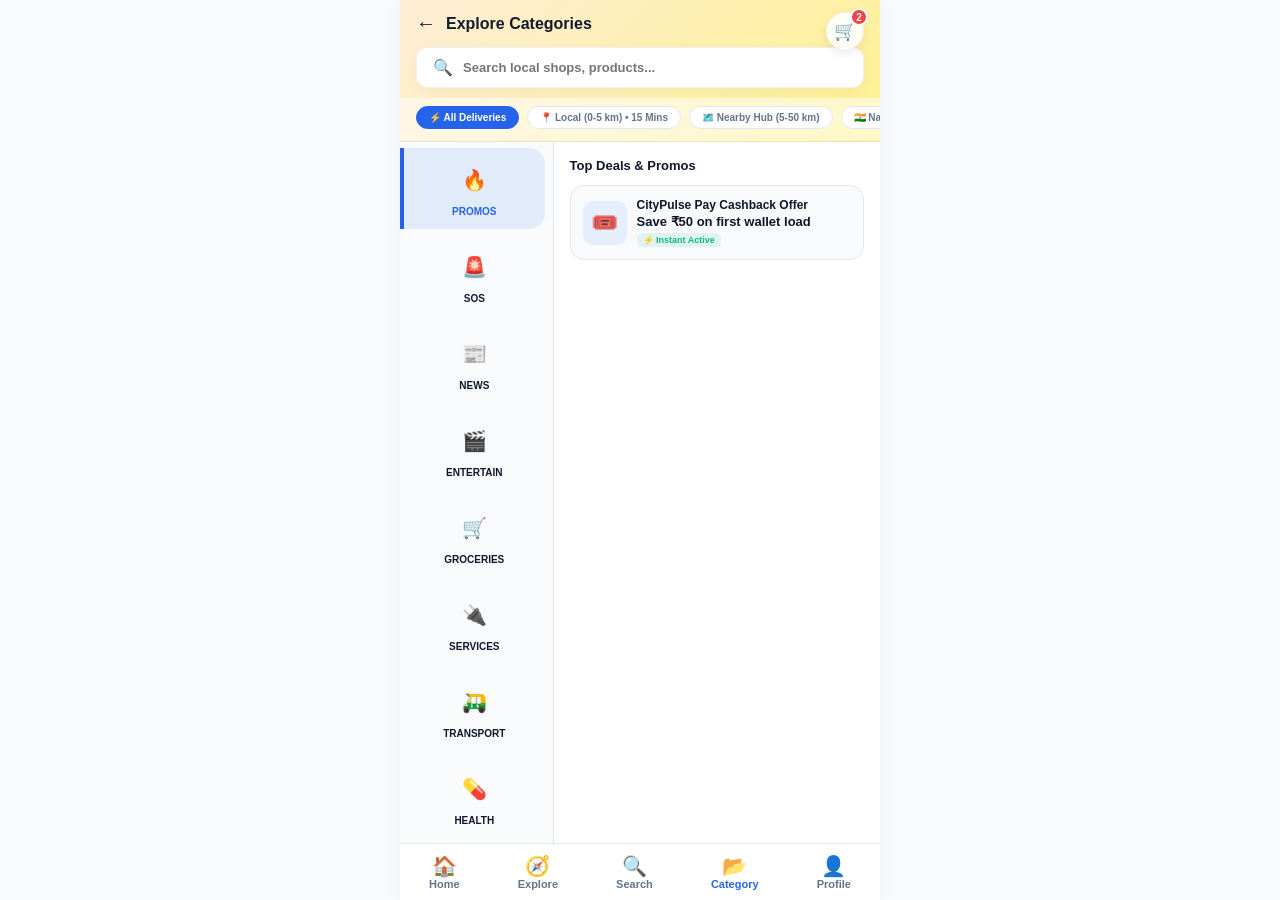
==== commit 1afd219f: "Update category.html" ====
--- a/category.html
+++ b/category.html
@@ -21,7 +21,7 @@
         .cart-icon-bg { background: rgba(255, 255, 255, 0.9); border: 1px solid rgba(0,0,0,0.05); width: 38px; height: 38px; border-radius: 50%; display: flex; justify-content: center; align-items: center; font-size: 18px; box-shadow: 0 4px 10px rgba(0,0,0,0.08); }
         .cart-badge { position: absolute; top: -4px; right: -4px; background: #ef4444; color: white; font-size: 10px; font-weight: 800; width: 18px; height: 18px; border-radius: 50%; display: flex; justify-content: center; align-items: center; border: 2px solid #ffffff; }
 
-        /* Proximity Filter Bar (Local to Vocal Feature) */
+        /* Proximity Filter Bar */
         .proximity-bar { display: flex; gap: 8px; padding: 8px 16px 12px 16px; overflow-x: auto; scrollbar-width: none; background: rgba(255,255,255,0.5); }
         .proximity-bar::-webkit-scrollbar { display: none; }
         .prox-pill { background: var(--card-bg); border: 1px solid var(--card-border); padding: 5px 12px; border-radius: 16px; font-size: 10px; font-weight: 800; color: var(--text-muted); cursor: pointer; white-space: nowrap; }
@@ -49,7 +49,6 @@
         .section-header { font-size: 13px; font-weight: 800; color: var(--text-main); margin-bottom: 12px; }
         .sub-grid { display: flex; flex-direction: column; gap: 10px; }
         
-        /* Enhanced Product Card with Proximity Tags */
         .product-card { background: var(--bg-color); border: 1px solid var(--card-border); border-radius: 14px; padding: 12px; display: flex; gap: 10px; align-items: center; cursor: pointer; text-decoration: none; color: inherit; }
         .product-card:active { transform: scale(0.98); }
         .p-icon { width: 44px; height: 44px; background: rgba(59,130,246,0.1); border-radius: 10px; display: flex; justify-content: center; align-items: center; font-size: 22px; }
@@ -57,11 +56,10 @@
         .p-name { font-size: 12px; font-weight: 800; color: var(--text-main); margin-bottom: 2px; }
         .p-price { font-size: 13px; font-weight: 900; color: var(--text-main); }
         
-        /* Proximity Delivery Badges */
         .delivery-badge { font-size: 9px; font-weight: 800; padding: 2px 6px; border-radius: 6px; display: inline-block; margin-top: 4px; }
-        .badge-local { background: rgba(16, 185, 129, 0.1); color: #10b981; } /* 15 mins */
-        .badge-hub { background: rgba(59, 130, 246, 0.1); color: #3b82f6; }   /* Same Day */
-        .badge-national { background: rgba(107, 114, 128, 0.1); color: #6b7280; } /* 3-5 days */
+        .badge-local { background: rgba(16, 185, 129, 0.1); color: #10b981; }
+        .badge-hub { background: rgba(59, 130, 246, 0.1); color: #3b82f6; }
+        .badge-national { background: rgba(107, 114, 128, 0.1); color: #6b7280; }
     </style>
 </head>
 <body>
@@ -92,22 +90,85 @@
 
         <main class="split-layout">
             
-            <!-- LEFT PANEL -->
+            <!-- LEFT PANEL: EXACT ORIGINAL SEQUENCE -->
             <div class="left-panel">
-                <div class="side-tab active" onclick="switchCategory('daily', this)"><div class="tab-icon">🛒</div><div class="tab-text">Groceries</div></div>
+                <div class="side-tab active" onclick="switchCategory('offers', this)"><div class="tab-icon">🔥</div><div class="tab-text">Promos</div></div>
+                <div class="side-tab" onclick="switchCategory('sos', this)"><div class="tab-icon">🚨</div><div class="tab-text">SOS</div></div>
+                <div class="side-tab" onclick="switchCategory('news', this)"><div class="tab-icon">📰</div><div class="tab-text">News</div></div>
+                <div class="side-tab" onclick="switchCategory('entertainment', this)"><div class="tab-icon">🎬</div><div class="tab-text">Entertain</div></div>
+                <div class="side-tab" onclick="switchCategory('daily', this)"><div class="tab-icon">🛒</div><div class="tab-text">Groceries</div></div>
                 <div class="side-tab" onclick="switchCategory('services', this)"><div class="tab-icon">🔌</div><div class="tab-text">Services</div></div>
+                <div class="side-tab" onclick="switchCategory('transport', this)"><div class="tab-icon">🛺</div><div class="tab-text">Transport</div></div>
                 <div class="side-tab" onclick="switchCategory('health', this)"><div class="tab-icon">💊</div><div class="tab-text">Health</div></div>
             </div>
 
-            <!-- RIGHT PANEL -->
+            <!-- RIGHT PANEL: CONTENT SECTIONS IN EXACT SEQUENCE -->
             <div class="right-panel">
                 
-                <!-- GROCERIES CATEGORY -->
-                <div id="content-daily" class="content-section active">
+                <!-- 1. PROMOS -->
+                <div id="content-offers" class="content-section active">
+                    <div class="section-header">Top Deals & Promos</div>
+                    <div class="sub-grid">
+                        <a href="https://anupsharmasharma012-debug.github.io/citypulse-profile/wallet.html" class="product-card" data-prox="local">
+                            <div class="p-icon">🎟️</div>
+                            <div class="p-info">
+                                <div class="p-name">CityPulse Pay Cashback Offer</div>
+                                <div class="p-price">Save ₹50 on first wallet load</div>
+                                <div><span class="delivery-badge badge-local">⚡ Instant Active</span></div>
+                            </div>
+                        </a>
+                    </div>
+                </div>
+
+                <!-- 2. SOS -->
+                <div id="content-sos" class="content-section">
+                    <div class="section-header">Emergency (SOS) Services</div>
+                    <div class="sub-grid">
+                        <a href="https://anupsharmasharma012-debug.github.io/citypulse-profile/emergency-sos.html" class="product-card" data-prox="local">
+                            <div class="p-icon" style="background: rgba(239,68,68,0.1); color: #ef4444;">🚨</div>
+                            <div class="p-info">
+                                <div class="p-name">Open Emergency SOS Hub</div>
+                                <div class="p-price">24x7 Helpline Access</div>
+                                <div><span class="delivery-badge badge-local">📍 Bhatpara Jurisdiction</span></div>
+                            </div>
+                        </a>
+                    </div>
+                </div>
+
+                <!-- 3. NEWS -->
+                <div id="content-news" class="content-section">
+                    <div class="section-header">News & Local Updates</div>
+                    <div class="sub-grid">
+                        <a href="#" class="product-card" data-prox="local">
+                            <div class="p-icon" style="background: rgba(59,130,246,0.1);">📰</div>
+                            <div class="p-info">
+                                <div class="p-name">Bhatpara Ward 12 Bulletin</div>
+                                <div class="p-price">Local Civic News</div>
+                                <div><span class="delivery-badge badge-local">⚡ Live Feed</span></div>
+                            </div>
+                        </a>
+                    </div>
+                </div>
+
+                <!-- 4. ENTERTAINMENT -->
+                <div id="content-entertainment" class="content-section">
+                    <div class="section-header">Entertainment & Media</div>
+                    <div class="sub-grid">
+                        <a href="#" class="product-card" data-prox="local">
+                            <div class="p-icon" style="background: rgba(168,85,247,0.1);">🎬</div>
+                            <div class="p-info">
+                                <div class="p-name">Local Independent Music & Shows</div>
+                                <div class="p-price">Digital Stream</div>
+                                <div><span class="delivery-badge badge-local">⚡ Instant Play</span></div>
+                            </div>
+                        </a>
+                    </div>
+                </div>
+
+                <!-- 5. GROCERIES -->
+                <div id="content-daily" class="content-section">
                     <div class="section-header">Daily Needs & Groceries</div>
                     <div class="sub-grid">
-                        
-                        <!-- Local Product Item -->
                         <a href="https://anupsharmasharma012-debug.github.io/citypulse-profile/cart.html" class="product-card" data-prox="local">
                             <div class="p-icon">🥛</div>
                             <div class="p-info">
@@ -116,8 +177,6 @@
                                 <div><span class="delivery-badge badge-local">⚡ 15 Mins • Ward 12 Local Store</span></div>
                             </div>
                         </a>
-
-                        <!-- Hub Product Item -->
                         <a href="https://anupsharmasharma012-debug.github.io/citypulse-profile/cart.html" class="product-card" data-prox="hub">
                             <div class="p-icon" style="background: rgba(59,130,246,0.1);">🌾</div>
                             <div class="p-info">
@@ -126,21 +185,10 @@
                                 <div><span class="delivery-badge badge-hub">🚚 Same Day • Barrackpore Hub</span></div>
                             </div>
                         </a>
-
-                        <!-- National Product Item -->
-                        <a href="https://anupsharmasharma012-debug.github.io/citypulse-profile/cart.html" class="product-card" data-prox="national">
-                            <div class="p-icon" style="background: rgba(107,114,128,0.1);">☕</div>
-                            <div class="p-info">
-                                <div class="p-name">Tata Coffee Grand (50g)</div>
-                                <div class="p-price">₹140</div>
-                                <div><span class="delivery-badge badge-national">📦 3 Days • National Dispatch</span></div>
-                            </div>
-                        </a>
-
-                    </div>
-                </div>
-
-                <!-- SERVICES CATEGORY -->
+                    </div>
+                </div>
+
+                <!-- 6. SERVICES -->
                 <div id="content-services" class="content-section">
                     <div class="section-header">Home Services</div>
                     <div class="sub-grid">
@@ -155,7 +203,22 @@
                     </div>
                 </div>
 
-                <!-- HEALTH CATEGORY -->
+                <!-- 7. TRANSPORT -->
+                <div id="content-transport" class="content-section">
+                    <div class="section-header">Transport & Auto</div>
+                    <div class="sub-grid">
+                        <a href="#" class="product-card" data-prox="local">
+                            <div class="p-icon" style="background: rgba(234,179,8,0.1);">🛺</div>
+                            <div class="p-info">
+                                <div class="p-name">Book Local Auto Ride</div>
+                                <div class="p-price">Metered Fare</div>
+                                <div><span class="delivery-badge badge-local">⚡ Instant Pickup</span></div>
+                            </div>
+                        </a>
+                    </div>
+                </div>
+
+                <!-- 8. HEALTH -->
                 <div id="content-health" class="content-section">
                     <div class="section-header">Health & Pharmacy</div>
                     <div class="sub-grid">
@@ -192,7 +255,6 @@
             document.getElementById('content-' + catId).classList.add('active');
         }
 
-        // Proximity Filter Logic (Local vs Hub vs National)
         function filterProximity(type, pillEl) {
             document.querySelectorAll('.prox-pill').forEach(p => p.classList.remove('active'));
             pillEl.classList.add('active');
